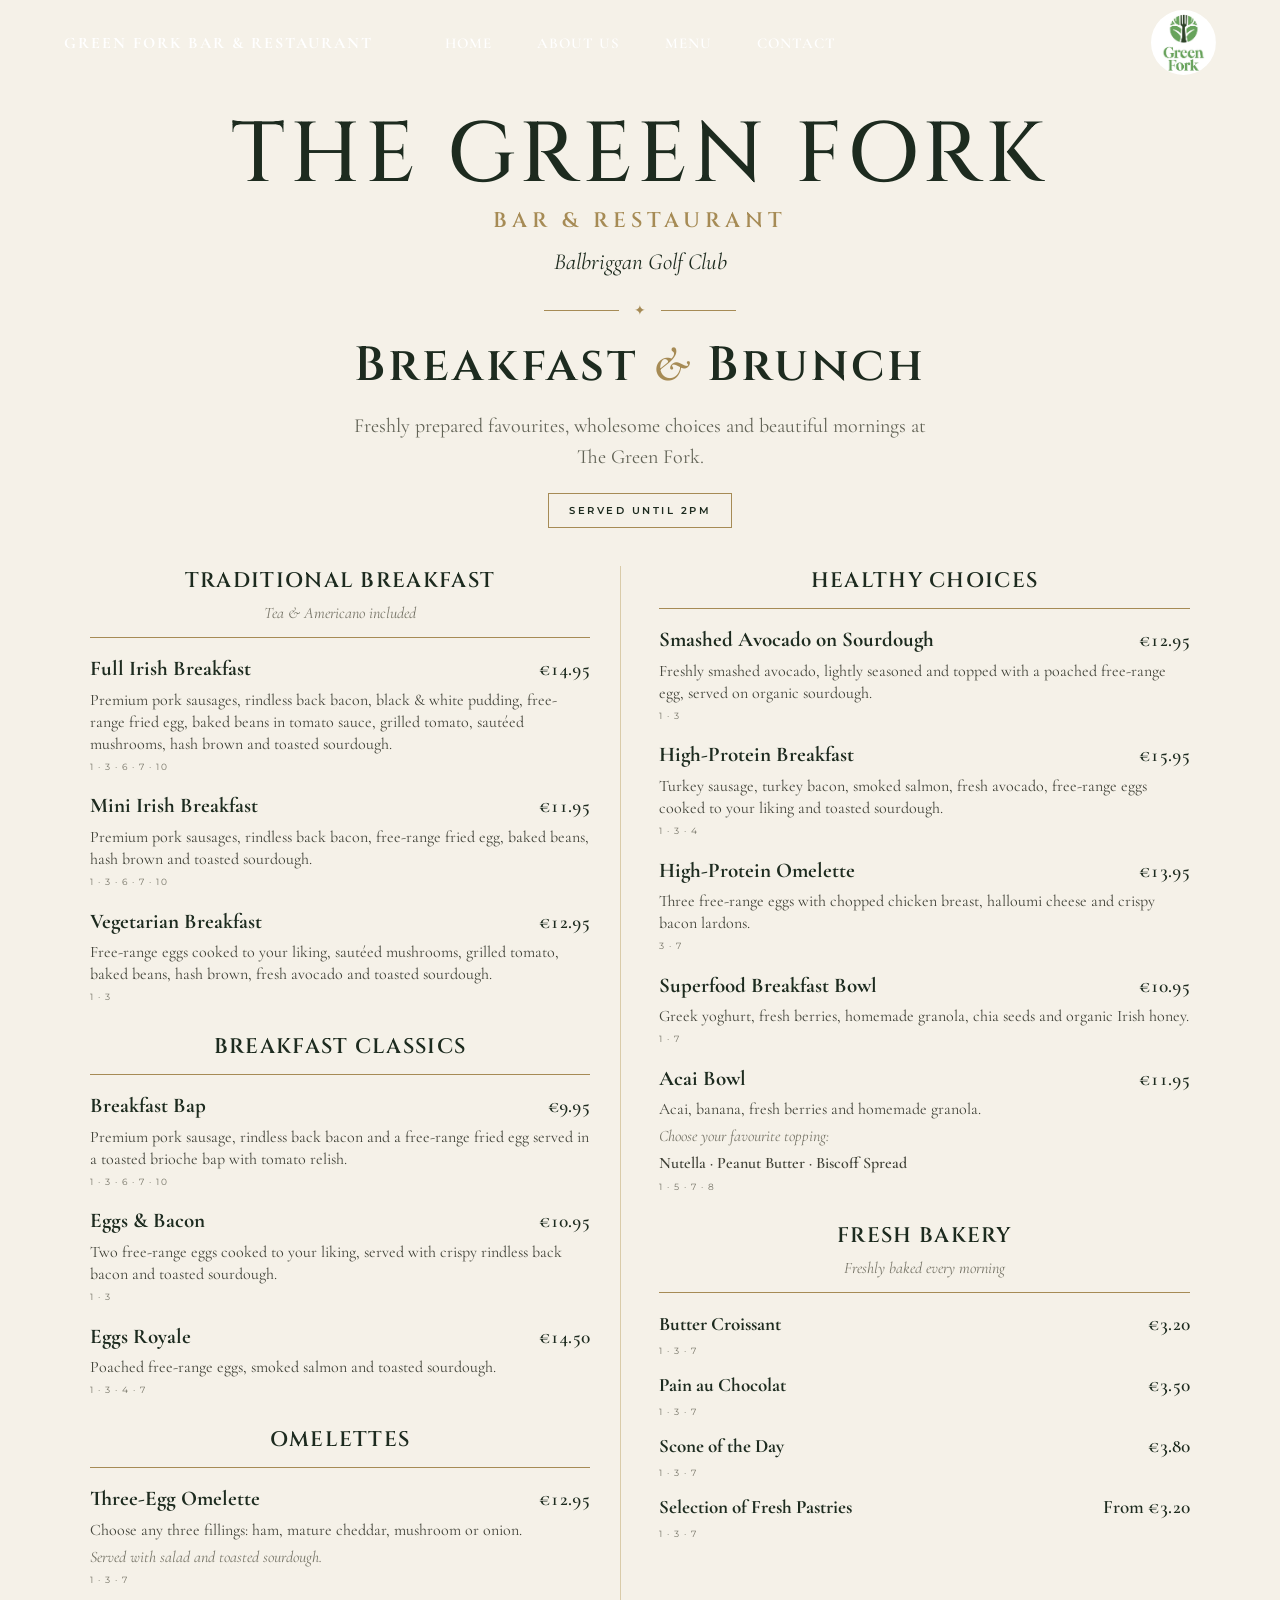
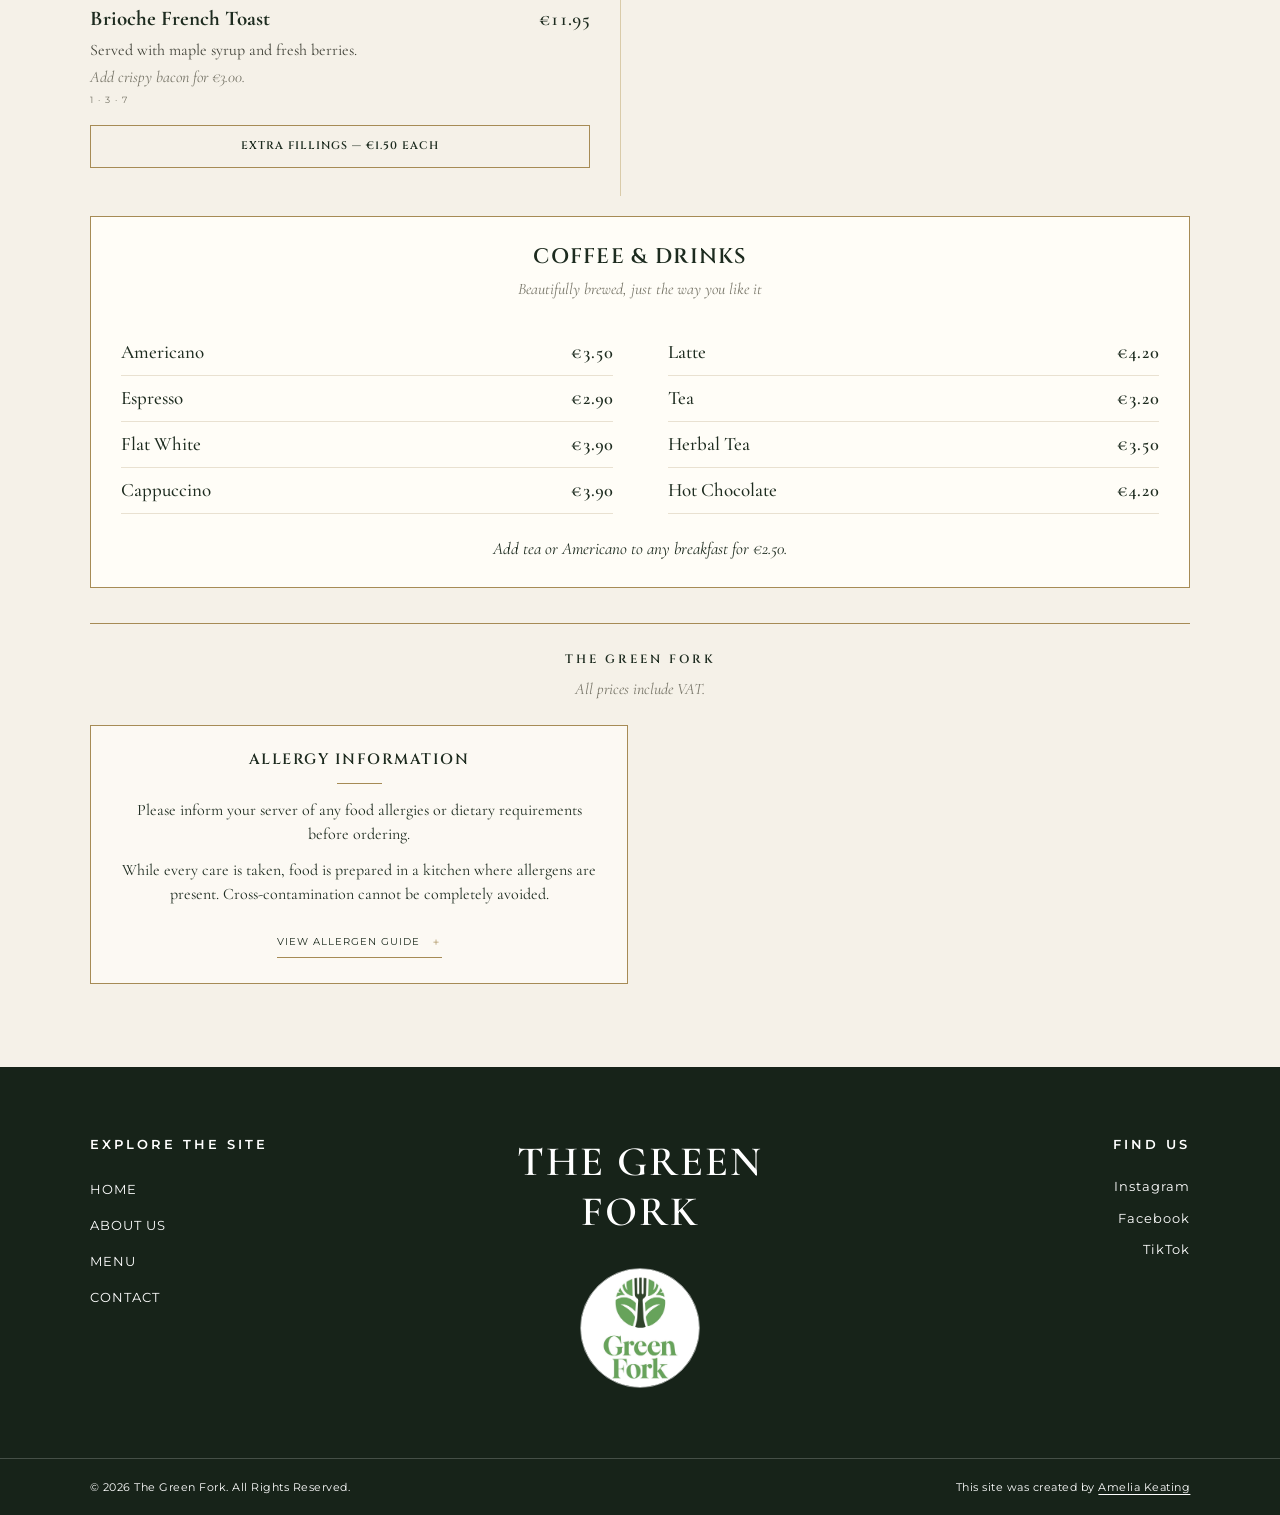
==== breakfast.html @ dec234a0 "firebase setup & email automation" ====
<!DOCTYPE html>
<html lang="en">
<head>
    <meta charset="UTF-8">
    <meta name="viewport" content="width=device-width, initial-scale=1.0">

    <title>Green Fork Bar & Restaurant</title>

<!-- Bootstrap CSS FIRST -->
<link href="https://cdn.jsdelivr.net/npm/bootstrap@5.3.8/dist/css/bootstrap.min.css"
      rel="stylesheet">

<!-- Your custom CSS AFTER Bootstrap -->
<link rel="stylesheet" href="styles.css">
<link rel="stylesheet" href="menu_styles_breakfast.css">

</head>

<body>

    <!-- =========================
         NAVIGATION
    ========================== -->

    <nav class="navbar">

    <button class="menu-btn"
            id="menuButton"
            type="button"
            aria-label="Open navigation menu"
            aria-controls="navLinks"
            aria-expanded="false"
            onclick="toggleMenu()">
        ☰
    </button>

        <!-- Logo / Business Name -->
        <a href="index.html" class="logo">
            GREEN FORK BAR & RESTAURANT
        </a>

        <!-- Navigation Links -->
        <ul class="nav-links" id="navLinks">
            <li><a href="index.html">HOME</a></li>
            <li><a href="about.html">ABOUT US</a></li>
            <li><a href="menu.html">MENU</a></li>
            <li><a href="contact.html">CONTACT</a></li>
        </ul>

        <a href="index.html" class="nav-logo"> <img src="images/logo.jpg" alt="The Green Fork Logo"> </a>

    </nav>
<!-- GOOGLE FONTS: keep these if already imported on your website -->
<link rel="preconnect" href="https://fonts.googleapis.com">
<link rel="preconnect" href="https://fonts.gstatic.com" crossorigin>
<link href="https://fonts.googleapis.com/css2?family=Cinzel:wght@400;500;600;700&family=Cormorant+Garamond:wght@400;500;600;700&family=Montserrat:wght@400;500;600&display=swap" rel="stylesheet">

<section class="breakfast-menu" id="breakfast-menu">

    <!-- MENU HEADER -->
    <header class="menu-header">
        <p class="menu-brand">THE GREEN FORK</p>
        <p class="menu-subtitle">BAR & RESTAURANT</p>
        <p class="menu-location">Balbriggan Golf Club</p>

        <div class="menu-ornament">
            <span></span><i>✦</i><span></span>
        </div>

        <h1>Breakfast <span>&</span> Brunch</h1>
        <p class="menu-intro">
            Freshly prepared favourites, wholesome choices
            and beautiful mornings at The Green Fork.
        </p>
        <span class="serving-time">SERVED UNTIL 2PM</span>
    </header>

    <!-- MENU FILTERS -->
    <nav class="menu-filters" aria-label="Filter menu categories">
        <button class="filter-button active" data-filter="all"
                aria-pressed="true">All</button>
        <button class="filter-button" data-filter="traditional"
                aria-pressed="false">Traditional</button>
        <button class="filter-button" data-filter="healthy"
                aria-pressed="false">Healthy Choices</button>
        <button class="filter-button" data-filter="classics"
                aria-pressed="false">Classics</button>
        <button class="filter-button" data-filter="omelettes"
                aria-pressed="false">Omelettes</button>
        <button class="filter-button" data-filter="bakery"
                aria-pressed="false">Bakery</button>
        <button class="filter-button" data-filter="drinks"
                aria-pressed="false">Coffee & Drinks</button>
    </nav>

    <!-- TWO-COLUMN MENU -->
    <div class="menu-columns">

        <!-- LEFT COLUMN -->
        <div class="menu-column">

            <section class="menu-category" data-category="traditional">
                <div class="category-heading">
                    <h2>Traditional Breakfast</h2>
                    <p>Tea & Americano included</p>
                </div>

                <article class="menu-item">
                    <div class="item-heading">
                        <h3>Full Irish Breakfast</h3>
                        <span class="price">€14.95</span>
                    </div>
                    <p>Premium pork sausages, rindless back bacon,
                       black & white pudding, free-range fried egg,
                       baked beans in tomato sauce, grilled tomato,
                       sautéed mushrooms, hash brown and toasted sourdough.</p>
                    <span class="allergen-numbers">1 · 3 · 6 · 7 · 10</span>
                </article>

                <article class="menu-item">
                    <div class="item-heading">
                        <h3>Mini Irish Breakfast</h3>
                        <span class="price">€11.95</span>
                    </div>
                    <p>Premium pork sausages, rindless back bacon,
                       free-range fried egg, baked beans, hash brown
                       and toasted sourdough.</p>
                    <span class="allergen-numbers">1 · 3 · 6 · 7 · 10</span>
                </article>

                <article class="menu-item">
                    <div class="item-heading">
                        <h3>Vegetarian Breakfast</h3>
                        <span class="price">€12.95</span>
                    </div>
                    <p>Free-range eggs cooked to your liking,
                       sautéed mushrooms, grilled tomato, baked beans,
                       hash brown, fresh avocado and toasted sourdough.</p>
                    <span class="allergen-numbers">1 · 3</span>
                </article>
            </section>

            <section class="menu-category" data-category="classics">
                <div class="category-heading">
                    <h2>Breakfast Classics</h2>
                </div>

                <article class="menu-item">
                    <div class="item-heading">
                        <h3>Breakfast Bap</h3>
                        <span class="price">€9.95</span>
                    </div>
                    <p>Premium pork sausage, rindless back bacon
                       and a free-range fried egg served in a
                       toasted brioche bap with tomato relish.</p>
                    <span class="allergen-numbers">1 · 3 · 6 · 7 · 10</span>
                </article>

                <article class="menu-item">
                    <div class="item-heading">
                        <h3>Eggs & Bacon</h3>
                        <span class="price">€10.95</span>
                    </div>
                    <p>Two free-range eggs cooked to your liking,
                       served with crispy rindless back bacon
                       and toasted sourdough.</p>
                    <span class="allergen-numbers">1 · 3</span>
                </article>

                <article class="menu-item">
                    <div class="item-heading">
                        <h3>Eggs Royale</h3>
                        <span class="price">€14.50</span>
                    </div>
                    <p>Poached free-range eggs, smoked salmon
                       and toasted sourdough.</p>
                    <span class="allergen-numbers">1 · 3 · 4 · 7</span>
                </article>
            </section>

            <section class="menu-category" data-category="omelettes">
                <div class="category-heading">
                    <h2>Omelettes</h2>
                </div>

                <article class="menu-item">
                    <div class="item-heading">
                        <h3>Three-Egg Omelette</h3>
                        <span class="price">€12.95</span>
                    </div>
                    <p>Choose any three fillings: ham, mature
                       cheddar, mushroom or onion.</p>
                    <p class="item-note">
                        Served with salad and toasted sourdough.
                    </p>
                    <span class="allergen-numbers">1 · 3 · 7</span>
                </article>

                <article class="menu-item">
                    <div class="item-heading">
                        <h3>Brioche French Toast</h3>
                        <span class="price">€11.95</span>
                    </div>
                    <p>Served with maple syrup and fresh berries.</p>
                    <p class="item-note">Add crispy bacon for €3.00.</p>
                    <span class="allergen-numbers">1 · 3 · 7</span>
                </article>

                <div class="extra-fillings">
                    EXTRA FILLINGS — €1.50 EACH
                </div>
            </section>

        </div>

        <!-- RIGHT COLUMN -->
        <div class="menu-column">

            <section class="menu-category" data-category="healthy">
                <div class="category-heading">
                    <h2>Healthy Choices</h2>
                </div>

                <article class="menu-item">
                    <div class="item-heading">
                        <h3>Smashed Avocado on Sourdough</h3>
                        <span class="price">€12.95</span>
                    </div>
                    <p>Freshly smashed avocado, lightly seasoned
                       and topped with a poached free-range egg,
                       served on organic sourdough.</p>
                    <span class="allergen-numbers">1 · 3</span>
                </article>

                <article class="menu-item">
                    <div class="item-heading">
                        <h3>High-Protein Breakfast</h3>
                        <span class="price">€15.95</span>
                    </div>
                    <p>Turkey sausage, turkey bacon, smoked salmon,
                       fresh avocado, free-range eggs cooked to
                       your liking and toasted sourdough.</p>
                    <span class="allergen-numbers">1 · 3 · 4</span>
                </article>

                <article class="menu-item">
                    <div class="item-heading">
                        <h3>High-Protein Omelette</h3>
                        <span class="price">€13.95</span>
                    </div>
                    <p>Three free-range eggs with chopped chicken
                       breast, halloumi cheese and crispy bacon lardons.</p>
                    <span class="allergen-numbers">3 · 7</span>
                </article>

                <article class="menu-item">
                    <div class="item-heading">
                        <h3>Superfood Breakfast Bowl</h3>
                        <span class="price">€10.95</span>
                    </div>
                    <p>Greek yoghurt, fresh berries, homemade
                       granola, chia seeds and organic Irish honey.</p>
                    <span class="allergen-numbers">1 · 7</span>
                </article>

                <article class="menu-item">
                    <div class="item-heading">
                        <h3>Acai Bowl</h3>
                        <span class="price">€11.95</span>
                    </div>
                    <p>Acai, banana, fresh berries and homemade granola.</p>
                    <p class="item-note">Choose your favourite topping:</p>
                    <p class="topping-list">
                        Nutella · Peanut Butter · Biscoff Spread
                    </p>
                    <span class="allergen-numbers">1 · 5 · 7 · 8</span>
                </article>
            </section>

            <section class="menu-category" data-category="bakery">
                <div class="category-heading">
                    <h2>Fresh Bakery</h2>
                    <p>Freshly baked every morning</p>
                </div>

                <article class="menu-item compact-item">
                    <div class="item-heading">
                        <h3>Butter Croissant</h3>
                        <span class="price">€3.20</span>
                    </div>
                    <span class="allergen-numbers">1 · 3 · 7</span>
                </article>

                <article class="menu-item compact-item">
                    <div class="item-heading">
                        <h3>Pain au Chocolat</h3>
                        <span class="price">€3.50</span>
                    </div>
                    <span class="allergen-numbers">1 · 3 · 7</span>
                </article>

                <article class="menu-item compact-item">
                    <div class="item-heading">
                        <h3>Scone of the Day</h3>
                        <span class="price">€3.80</span>
                    </div>
                    <span class="allergen-numbers">1 · 3 · 7</span>
                </article>

                <article class="menu-item compact-item">
                    <div class="item-heading">
                        <h3>Selection of Fresh Pastries</h3>
                        <span class="price">From €3.20</span>
                    </div>
                    <span class="allergen-numbers">1 · 3 · 7</span>
                </article>
            </section>

        </div>
    </div>

    <!-- COFFEE & DRINKS -->
    <section class="menu-category drinks-category" data-category="drinks">
        <div class="category-heading">
            <h2>Coffee & Drinks</h2>
            <p>Beautifully brewed, just the way you like it</p>
        </div>

        <div class="drinks-grid">

            <article class="drink-item">
                <h3>Americano</h3>
                <span class="price">€3.50</span>
            </article>

            <article class="drink-item">
                <h3>Latte</h3>
                <span class="price">€4.20</span>
            </article>

            <article class="drink-item">
                <h3>Espresso</h3>
                <span class="price">€2.90</span>
            </article>

            <article class="drink-item">
                <h3>Tea</h3>
                <span class="price">€3.20</span>
            </article>

            <article class="drink-item">
                <h3>Flat White</h3>
                <span class="price">€3.90</span>
            </article>

            <article class="drink-item">
                <h3>Herbal Tea</h3>
                <span class="price">€3.50</span>
            </article>

            <article class="drink-item">
                <h3>Cappuccino</h3>
                <span class="price">€3.90</span>
            </article>

            <article class="drink-item">
                <h3>Hot Chocolate</h3>
                <span class="price">€4.20</span>
            </article>

        </div>

        <p class="drinks-note">
            Add tea or Americano to any breakfast for €2.50.
        </p>
    </section>


    <footer class="menu-footer">
        <span>THE GREEN FORK</span>
        <p>All prices include VAT.</p>
    </footer>

    <br>
    <!-- ALLERGY INFORMATION -->
    <div class="allergy-panels">

        <div class="allergy-notice">
            <h2>Allergy Information</h2>
            <div class="small-gold-line"></div>
            <p>
                Please inform your server of any food allergies
                or dietary requirements before ordering.
            </p>
            <p>
                While every care is taken, food is prepared in
                a kitchen where allergens are present.
                Cross-contamination cannot be completely avoided.
            </p>
            <button class="text-button" id="allergyToggle"
                    aria-expanded="false" aria-controls="allergenGuide">
                View Allergen Guide <span>＋</span>
            </button>
        </div>

        <div class="allergen-guide" id="allergenGuide" hidden>
            <h2>EU 14 Allergen Guide</h2>
            <ol>
                <li>Cereals containing gluten</li>
                <li>Crustaceans</li>
                <li>Eggs</li>
                <li>Fish</li>
                <li>Peanuts</li>
                <li>Soybeans</li>
                <li>Milk</li>
                <li>Tree nuts</li>
                <li>Celery</li>
                <li>Mustard</li>
                <li>Sesame</li>
                <li>Sulphur dioxide & sulphites</li>
                <li>Lupin</li>
                <li>Molluscs</li>
            </ol>
        </div>

    </div>

</section>
    <footer class="site-footer">

    <div class="footer-main">

        <!-- LEFT: EXPLORE -->
        <div class="footer-column footer-explore">
            <h3>EXPLORE THE SITE</h3>

            <ul>
                <li><a href="index.html">HOME</a></li>
                <li><a href="about.html">ABOUT US</a></li>
                <li><a href="menu.html">MENU</a></li>
                <li><a href="contact.html">CONTACT</a></li>
            </ul>
        </div>


        <!-- CENTRE: LOGO -->
        <div class="footer-column footer-brand">
            <h2>THE GREEN FORK</h2>

            <a href="index.html" class="footer-logo">
                <img src="images/logo.jpg" alt="The Green Fork Logo">
            </a>
        </div>


        <!-- RIGHT: FIND US -->
        <div class="footer-column footer-find">
            <h3>FIND US</h3>

            <div class="footer-social-links">

                <a href="https://www.instagram.com/thegreenforkbg/" target="_blank">
                    Instagram
                </a>

                <a href="https://www.facebook.com/" target="_blank">
                    Facebook
                </a>

                <a href="https://www.tiktok.com/" target="_blank">
                    TikTok
                </a>

            </div>
        </div>

    </div>


    <!-- BOTTOM -->
    <div class="footer-bottom">

        <p>
            &copy; 2026 The Green Fork. All Rights Reserved.
        </p>

        <p>
            This site was created by
            <a href="mailto:ameliakeat2006@gmail.com">
                Amelia Keating
            </a>
        </p>

    </div>

</footer>

<!-- Bootstrap JavaScript -->
<script src="https://cdn.jsdelivr.net/npm/bootstrap@5.3.8/dist/js/bootstrap.bundle.min.js"></script>

<!-- Your own JavaScript -->
<script src="script.js"></script>
</body>
</html>
---- styles.css ----
@import url('https://fonts.googleapis.com/css2?family=Cinzel:wght@400..900&family=Cormorant+Garamond:ital,wght@0,300..700;1,300..700&family=Montserrat:ital,wght@0,100..900;1,100..900&display=swap');
/*   GENERAL
========================= */

* {
    margin: 0;
    padding: 0;
    box-sizing: border-box;
}

html {
    scroll-behavior: smooth;
}

body {
    font-family: Arial, Helvetica, sans-serif;
    color: #1d2b1f;
    background: #f5f1e8;
}

a {
    text-decoration: none;
    color: inherit;
}



/* =========================
   NAVBAR
========================= */

.navbar {
    font-family: "Cormorant Garamond", serif;
    width: 100%;
    height: 85px;
    padding: 0 5vw;

    display: flex;
    align-items: center;

    position: fixed;
    top: 0;
    left: 0;
    z-index: 9999;

    background: transparent;
    transition: background-color 0.3s ease, box-shadow 0.3s ease;
}

/* Business name */

.logo {
    color: #fff;
    font-size: 16px;
    font-weight: 700;
    letter-spacing: 2px;
    white-space: nowrap;
    transition: color 0.3s ease;
}

/* Desktop navigation */

.nav-links {
    list-style: none;
    display: flex;
    align-items: center;
    gap: 45px;

    position: absolute;
    left: 50%;
    transform: translateX(-50%);

    margin: 0;
    padding: 0;
}

.nav-links a {
    position: relative;
    color: #fff;
    font-size: 15px;
    font-weight: 600;
    letter-spacing: 1px;
    transition: color 0.3s ease;
}

.nav-links a::after {
    content: "";
    position: absolute;
    left: 0;
    bottom: -7px;
    width: 0;
    height: 2px;
    background: currentColor;
    transition: width 0.3s ease;
}

.nav-links a:hover::after {
    width: 100%;
}

/* Logo image, if used */

.nav-logo {
    margin-left: auto;
    display: flex;
    align-items: center;
}

.nav-logo img {
    width: 65px;
    height: 65px;
    object-fit: cover;
    border-radius: 50%;
    display: block;
}

/* Hamburger button */

.menu-btn {
    display: none;
    padding: 8px;
    border: 0;
    background: transparent;
    color: #fff;
    font-family: Arial, sans-serif;
    font-size: 28px;
    line-height: 1;
    cursor: pointer;
    z-index: 10001;
}

/* Navbar after scrolling */

.navbar.scrolled {
    background: #f5f1e8;
    box-shadow: 0 3px 10px rgba(0, 0, 0, 0.12);
}

.navbar.scrolled .logo,
.navbar.scrolled .nav-links a {
    color: #1d2b1f;
}

/* =========================
   MOBILE NAVBAR
========================= */

@media (max-width: 900px) {
    .navbar {
        height: 70px;
        justify-content: center;
        padding: 0 20px;
    }

    .menu-btn {
        display: block;
        position: fixed;
        top: 20px;
        left: 20px;
        z-index: 10002;

        background: transparent;
        border: none;
        color: #fff;

        font-size: 30px;
        line-height: 1;
        padding: 5px;
        cursor: pointer;
    }

    .navbar.scrolled .menu-btn {
        color: #1d2b1f;
    }

    /* Keep the button visible and white while the sidebar is open */
    .menu-btn.active {
        color: #fff;
    }

    /* Keep hamburger visible when scrolling */
    .navbar.scrolled .menu-btn {
        color: #1d2b1f;
    }

    .navbar.scrolled .menu-btn.active {
        color: #fff;
    }

    /* Centre the business name */
    .logo {
        position: absolute;
        left: 50%;
        transform: translateX(-50%);
        font-size: clamp(10px, 3vw, 16px);
        letter-spacing: 1.5px;
    }

    /* Slide-out navigation */
    .nav-links {
        position: fixed;
        top: 0;
        left: 0;

        width: min(270px, 80vw);
        height: 100vh;
        padding: 100px 30px 40px;
        margin: 0;

        display: flex;
        flex-direction: column;
        align-items: flex-start;
        justify-content: flex-start;
        gap: 30px;

        background: #1d2b1f;

        /* Hidden off the left of the screen */
        transform: translateX(-100%);
        transition: transform 0.3s ease;

        z-index: 10000;
    }

    /* Open the menu */
    .nav-links.active {
        transform: translateX(0);
    }

    /* Keep sidebar links white, even after scrolling */
    .nav-links a,
    .navbar.scrolled .nav-links a {
        color: #fff;
        font-size: 17px;
    }

    .nav-links a::after {
        background: #fff;
    }
}


/* =========================
   HERO
========================= */

.hero {
    width: 100%;
    height: 90vh;
    min-height: 650px;

    position: relative;
    overflow: hidden;
}

.hero img {
    width: 100%;
    height: 100%;

    object-fit: cover;

    display: block;
}


/* Dark overlay */

.hero::after {
    content: "";

    position: absolute;

    inset: 0;

    background: rgba(0, 0, 0, 0.709);
}


/* Hero text */

.hero-overlay {
    position: absolute;
    z-index: 2;

    left: 5%;
    bottom: 8%;

    font-family: "Cormorant Garamond", serif;
    color: #f7ecd7e6;

    text-align: left;

    max-width: 90%;

    opacity: 0;
    transform: translateY(50px);

    animation: heroFadeUp 1.5s ease forwards;
    animation-delay: 0.4s;
}

@keyframes heroFadeUp {

    from {
        opacity: 0;
        transform: translateY(40px);
    }

    to {
        opacity: 1;
        transform: translateY(0);
    }

}

.hero-overlay h1 {
    font-size: clamp(68px, 5vw, 100px);
    line-height: 0.95;
    letter-spacing: 1px;
    font-weight: 700;
    margin: 0;

    max-width: 100%;
}

.hero-overlay p {
    margin-top: 15px;

    font-size: 22px;

    letter-spacing: 2px;
}

/* HERO SECTION 1 FINISHES HERE */

/* =========================
   EAT AT THE GREEN FORK
========================= */

.eat-section {
    width: 100%;
    min-height: 650px;

    background-color: #f5f1e8;

    display: flex;
    justify-content: center;
    align-items: center;

    padding: 120px 8vw;

    text-align: center;
}

.eat-content {
    max-width: 900px;

    opacity: 0;
    transform: translateY(60px);

    transition:
        opacity 1s ease,
        transform 1s ease;
}


/* SMALL TITLE */

.eat-label {
    display: block;

    font-family: "Montserrat", sans-serif;

    font-size: 13px;
    font-weight: 600;

    letter-spacing: 4px;

    color: #526b52;

    margin-bottom: 25px;
}


/* MAIN HEADING */

.eat-content h2 {
    font-family: "Cormorant Garamond", serif;

    font-size: clamp(65px, 9vw, 120px);

    line-height: 0.85;

    letter-spacing: -3px;

    font-weight: 600;

    color: #1d2b1f;

    margin: 0;
}


/* DECORATIVE LINE */

.eat-line {
    width: 70px;
    height: 2px;

    background-color: #526b52;

    margin: 40px auto;
}


/* DESCRIPTION */

.eat-content p {
    max-width: 650px;

    margin: 0 auto;

    font-family: "Montserrat", sans-serif;

    font-size: 18px;

    line-height: 1.8;

    letter-spacing: 0.3px;

    color: #1d2b1f;
}
.reserve-btn {
    display: inline-block;

    margin-top: 25px;

    border: 1px solid #1d2b1f;
    border-radius: 50px;

    padding: 5px 10px;

    font-family: "Montserrat", sans-serif;
    font-size: 12px;
    font-weight: 500;

    letter-spacing: 2px;

    transition: 0.3s ease;
}

.reserve-btn:hover {
    background-color: #526b52;
    color: white;
    border-color: #526b52;
}

/* =========================
   SCROLL ANIMATION
========================= */

.eat-section.show .eat-content {
    opacity: 1;
    transform: translateY(0);
}

/* =========================
   MENUS SECTION
========================= */

.menus-section {
    width: 100%;
    min-height: 750px;

    padding: 100px 7vw;

    display: flex;
    align-items: center;
    justify-content: space-between;

    gap: 100px;

    background-color: #1d2b1f;
    color: #ffffff;
}


/* =========================
   LEFT - MENU IMAGE
========================= */

.menu-image-container {
    width: 55%;
}

.menu-image-container a {
    display: block;
}

.menu-image-container img {
    width: 100%;
    height: 550px;

    object-fit: cover;

    display: block;

    border-radius: 4px;

    transition: transform 0.4s ease;
}

.menu-image-container img:hover {
    transform: scale(1.02);
}


/* =========================
   RIGHT - MENU CONTENT
========================= */

.menus-content {
    width: 40%;

    display: flex;
    flex-direction: column;

    align-items: flex-start;
}


/* Title */

.menus-content h2 {
    font-family: "Cormorant Garamond", serif;
    margin: 0 0 25px 0;

    font-size: clamp(55px, 6vw, 90px);

    line-height: 0.9;

    letter-spacing: -1px;

    font-weight: 500;
}


/* Paragraph */

.menus-content p {
    font-family: "Montserrat", sans-serif;
    max-width: 500px;

    margin: 0 0 35px 0;

    font-size: 18px;

    line-height: 1.6;

    letter-spacing: 0.5px;
}


/* =========================
   DROPDOWN
========================= */

.menu-dropdown {
    position: relative;

    width: 280px;
}


.menu-dropdown-btn {
    width: 100%;

    display: flex;
    align-items: center;
    justify-content: space-between;

    padding: 16px 20px;

    background: transparent;

    border: 2px solid #ffffff;

    color: #ffffff;

    font-family: inherit;

    font-size: 15px;

    font-weight: 500;

    letter-spacing: 1.5px;

    cursor: pointer;

    transition: 0.3s ease;
}


.menu-dropdown-btn:hover {
    background-color: #ffffff;
    color: #526b52;
}




/* Dropdown options */

.menu-dropdown-options {
    display: none;

    position: absolute;

    left: 0;
    right: 0;


    background-color: #ffffff;

    z-index: 10;
}


.menu-dropdown-options.active {
    display: block;
}


.menu-dropdown-options a {
    display: block;

    padding: 15px 20px;

    color: #1d2b1f;

    text-decoration: none;

    font-size: 14px;

    font-weight: 700;

    letter-spacing: 1px;

    transition: 0.3s ease;
}


.menu-dropdown-options a:hover {
    background-color: #e8eadc;

    color: #456b45;
}


/* =========================
   GOLF SOCIETIES & GROUPS
========================= */

.societies-section {
    width: 100%;
    min-height: 700px;

    padding: 100px 7vw;

    display: flex;
    align-items: center;
    justify-content: space-between;

    gap: 100px;

    background-color: #f5f1e8;
    color: #1d2b1f;
}


/* LEFT CONTENT */

.societies-content {
    width: 40%;
}

.societies-label {
    display: block;

    font-family: "Montserrat", sans-serif;
    font-size: 13px;
    font-weight: 600;

    letter-spacing: 4px;

    color: #526b52;

    margin-bottom: 25px;
}


.societies-content h2 {
    font-family: "Cormorant Garamond", serif;

    font-size: clamp(60px, 7vw, 100px);

    line-height: 0.9;

    letter-spacing: -3px;

    font-weight: 600;

    margin: 0;
}


.societies-line {
    width: 70px;
    height: 2px;

    background-color: #526b52;

    margin: 40px 0;
}


.societies-content p {
    max-width: 500px;

    font-family: "Montserrat", sans-serif;

    font-size: 14px;

    line-height: 1.8;

    letter-spacing: 0.3px;

    margin: 0;
}


/* RIGHT IMAGE */

.societies-image {
    width: 55%;
}

.societies-image img {
    width: 100%;
    height: 550px;

    object-fit: cover;

    display: block;

    border-radius: 4px;

    transition: transform 0.4s ease;
}


.societies-image img:hover {
    transform: scale(1.02);
}

.here-societies-btn {
    display: inline-block;

    margin-top: 45px;

    border: 2px solid #1d2b1f;
    border-radius: 50px;

    padding: 15px 45px;

    font-family: "Montserrat", sans-serif;
    font-size: 14px;
    font-weight: 500;

    letter-spacing: 2px;

    transition: 0.3s ease;
}

.here-societies-btn:hover {
    background-color: #526b52;
    color: white;
    border-color: #526b52;
}



/* =========================
   BOOKING SECTION
========================= */

/* =========================
   FUNCTIONS & EVENTS
========================= */

.events-section {
    width: 100%;
    min-height: 650px;

    background-image: url("images/mayfairNovikov.webp");
    background-size: cover;
    background-position: center;
    background-repeat: no-repeat;

    display: flex;
    align-items: center;
    justify-content: center;

    position: relative;

    text-align: center;
    color: rgba(255, 255, 255, 0.959);
}


/* Dark overlay over image */

.events-section::before {
    content: "";

    position: absolute;
    inset: 0;

    background: rgba(0, 0, 0, 0.562);
}


/* Text and button */

.events-overlay {
    position: relative;
    z-index: 1;

    max-width: 800px;

    padding: 40px 20px;
}


/* Heading */

.events-overlay h2 {
    font-family: "Cormorant Garamond", serif;

    font-size: clamp(60px, 8vw, 110px);

    line-height: 0.9;

    margin: 0 0 25px;

    font-weight: 550;
}


/* Description */

.events-overlay p {
    font-family: "Montserrat", sans-serif;

    font-size: 18px;

    line-height: 1.6;

    margin: 0 0 35px;

    font-weight: 300;
}


/* Book Here button */

.book-here-btn {
    display: inline-block;

    padding: 15px 45px;

    border: 1px solid white;

    background: transparent;

    color: white;

    font-family: "Montserrat", sans-serif;

    font-size: 14px;

    font-weight: 400;

    letter-spacing: 2px;

    text-decoration: none;

    transition: 0.3s ease;
}


/* Button hover */

.book-here-btn:hover {
    background-color: white;

    color: #1d2b1f;
}




/* =========================
   FIND US
========================= */


/* =========================
   FIND US
========================= */

.find-section {
    width: 100%;
    min-height: 600px;

    background-color: #e8eadc;

    display: flex;
    align-items: center;
    justify-content: space-between;

    gap: 80px;
    padding: 80px 7vw;
}


/* LEFT SIDE */

.find-content {
    width: 40%;
    display: flex;
    flex-direction: column;
    align-items: flex-start;
}

.find-content h2 {
    font-family: "Cormorant Garamond", serif;
    font-size: clamp(65px, 8vw, 110px);
    line-height: 0.9;
    letter-spacing: -4px;

    margin: 0 0 45px;

    color: #1d2b1f;
}


/* SOCIAL ICONS */

.social-links {
    display: flex;
    align-items: center;
    gap: 15px;
}

.social-links a {
    width: 48px;
    height: 48px;

    border: 1px solid #1d2b1f;
    border-radius: 50%;

    display: flex;
    align-items: center;
    justify-content: center;

    transition: 0.3s ease;
}

.social-links img {
    width: 21px;
    height: 21px;
    object-fit: contain;

    filter: brightness(0) saturate(100%)
            invert(14%) sepia(12%)
            saturate(700%)
            hue-rotate(85deg)
            brightness(90%)
            contrast(90%);

    transition: 0.3s ease;
}

.social-links a:hover {
    background-color: #1d2b1f;
    transform: translateY(-4px);
}

.social-links a:hover img {
    filter: brightness(0) invert(1);
}


/* RIGHT SIDE - MAP */

.find-map {
    width: 55%;
}

.find-map iframe {
    width: 100%;
    height: 450px;

    border: 0;
    border-radius: 4px;

    display: block;
}




/* =========================
   FOOTER
========================= */
/* =========================================================
   FOOTER SOCIAL LINKS
========================================================= */

.social-links {
    display: flex;

    justify-content: center;
    align-items: center;

    gap: 15px;
}

.social-links a {
    width: 48px;
    height: 48px;

    border: 1px solid #162b19;
    border-radius: 50%;

    display: flex;

    align-items: center;
    justify-content: center;

    transition: 0.3s ease;
}

.social-links img {
    width: 21px;
    height: 21px;

    object-fit: contain;

    filter: brightness(0) saturate(100%)
            invert(14%) sepia(12%) saturate(900%)
            hue-rotate(85deg) brightness(90%);

    transition: 0.3s ease;
}

.social-links a:hover {
    background-color: #263628;
    border-color: #1d2b1f;

    transform: translateY(-4px);
}

.social-links a:hover img {
    filter: brightness(0) invert(1);
}

/* =========================
   FOOTER
========================= */

.site-footer {
    width: 100%;
    background-color: #172319;
    color: #ffffff;
    font-family: "Montserrat", sans-serif;
}


/* MAIN FOOTER */

.footer-main {
    width: 100%;
    max-width: 1400px;
    margin: 0 auto;

    padding: 70px 7vw;

    display: grid;
    grid-template-columns: 1fr 1fr 1fr;
    align-items: start;
}


/* FOOTER COLUMNS */

.footer-column {
    display: flex;
    flex-direction: column;
}


/* LEFT */

.footer-explore {
    text-align: left;
}

.footer-column h3 {
    font-family: "Montserrat", sans-serif;
    font-size: 13px;
    font-weight: 600;
    letter-spacing: 3px;
    margin: 0 0 25px;
}

.footer-explore ul {
    list-style: none;
    padding: 0;
    margin: 0;
}

.footer-explore li {
    margin-bottom: 12px;
}

.footer-explore a {
    font-size: 13px;
    letter-spacing: 1px;
    color: #ffffff;
    transition: 0.3s ease;
}

.footer-explore a:hover {
    color: #aebda8;
}


/* CENTRE */

.footer-brand {
    align-items: center;
    text-align: center;
}

.footer-brand h2 {
    font-family: "Cormorant Garamond", serif;
    font-size: 42px;
    font-weight: 600;
    letter-spacing: 2px;
    margin: 0 0 30px;
}


/* LOGO SPACE */

.footer-logo {
    width: 120px;
    height: 120px;

    display: flex;
    align-items: center;
    justify-content: center;

    border: 1px solid rgba(255, 255, 255, 0.5);
    border-radius: 50%;

    overflow: hidden;
}

.footer-logo img {
    width: 100%;
    height: 100%;
    object-fit: cover;
    display: block;
}


/* RIGHT */

.footer-find {
    align-items: flex-end;
    text-align: right;
}

.footer-social-links {
    display: flex;
    flex-direction: column;
    align-items: flex-end;
    gap: 12px;
}

.footer-social-links a {
    color: #ffffff;
    font-size: 13px;
    letter-spacing: 1px;
    transition: 0.3s ease;
}

.footer-social-links a:hover {
    color: #aebda8;
}


/* BOTTOM */

.footer-bottom {
    width: 100%;

    border-top: 1px solid rgba(255, 255, 255, 0.2);

    padding: 20px 7vw;

    display: flex;
    justify-content: space-between;
    align-items: center;
    gap: 20px;
}

.footer-bottom p {
    margin: 0;

    font-size: 11px;
    letter-spacing: 0.5px;
}

.footer-bottom a {
    color: #ffffff;
    text-decoration: underline;
    text-underline-offset: 3px;
    transition: 0.3s ease;
}

.footer-bottom a:hover {
    color: #aebda8;
}


/* =========================
   MOBILE FOOTER
========================= */



/* =========================
   TABLET + PHONE
========================= */

@media (max-width: 900px) {

    /* =========================
       HERO
    ========================= */

    .hero {
        height: 75vh;
        min-height: 500px;
    }

    .hero-overlay {
        left: 5%;
        right: 5%;
        bottom: 8%;
        top: auto;

        max-width: none;

        text-align: left;

        transform: translateY(40px);
    }
    .hero-overlay h1 {
        font-size: clamp(34px, 9vw, 60px);
        line-height: 0.95;
        letter-spacing: 0;
        margin: 0;
    }

    .hero-overlay p {
        font-size: clamp(16px, 4.5vw, 20px);
        margin-top: 15px;
        letter-spacing: 1.5px;
    }

    /* HERO SECTION 1 FINISHES HERE */

    /* EAT SECTION */

    .eat-section {
        min-height: 550px;

        padding: 90px 7vw;
    }

    .eat-label {
        font-size: 11px;
        letter-spacing: 3px;
        margin-bottom: 20px;
    }

    .eat-content h2 {
        font-size: clamp(55px, 14vw, 80px);
        letter-spacing: -2px;
    }

    .eat-line {
        margin: 30px auto;
    }

    .eat-content p {
        font-size: 16px;
        line-height: 1.7;
    }

    /* =========================
    MENUS
    ========================= */

    .menus-section {
        min-height: auto;

        padding: 70px 6vw;

        display: flex;
        flex-direction: column;

        align-items: flex-start;

        gap: 45px;
    }


    /* CONTENT FIRST */

    .menus-content {
        width: 100%;

        order: 1;

        align-items: flex-start;
    }


    /* TITLE */

    .menus-content h2 {
        font-size: clamp(50px, 12vw, 75px);

        margin: 0 0 20px 0;
    }


    /* PARAGRAPH */

    .menus-content p {
        max-width: 650px;

        font-size: 17px;

        line-height: 1.5;

        margin: 0 0 25px 0;
    }


    /* DROPDOWN */

    .menu-dropdown {
        width: min(280px, 100%);

        position: relative;
    }


    /* IMAGE SECOND */

    .menu-image-container {
        width: 100%;

        order: 2;
    }


    .menu-image-container img {
        width: 100%;

        height: 450px;

        object-fit: cover;
    }


    .societies-section {
        min-height: auto;

        padding: 70px 6vw;

        display: flex;
        flex-direction: column;

        align-items: flex-start;

        gap: 45px;
    }


    .societies-content {
        width: 100%;
        order: 1;
    }


    .societies-content h2 {
        font-size: clamp(55px, 12vw, 80px);
    }


    .societies-content p {
        max-width: 650px;

        font-size: 17px;

        line-height: 1.6;
    }


    .societies-image {
        width: 100%;
        order: 2;
    }


    .societies-image img {
        width: 100%;
        height: 450px;
    }



    /* =========================
       FIND US
    ========================= */

    .find-section {
        min-height: 450px;
        padding: 60px 20px;
    }

    .find-section h2 {
        font-size: 75px;
        margin-bottom: 35px;
    }


    .footer-main {
        grid-template-columns: 1fr;
        gap: 55px;
        padding: 60px 7vw;
        text-align: center;
    }


    /* LEFT */

    .footer-explore {
        align-items: center;
        text-align: center;
    }


    /* CENTRE */

    .footer-brand {
        order: -1;
    }

    .footer-brand h2 {
        font-size: 36px;
    }


    /* RIGHT */

    .footer-find {
        align-items: center;
        text-align: center;
    }

    .footer-social-links {
        align-items: center;
    }


    /* BOTTOM */

    .footer-bottom {
        flex-direction: column;
        text-align: center;
        padding: 20px;
        gap: 8px;
    }

}

@media (max-width: 600px) {


    /* Social */

    .social-links {
        gap: 12px;
    }

    .social-links a {
        width: 45px;
        height: 45px;
    }


    /* Links */

    .links {
        width: 100%;

        text-align: center;
    }

    .links h2 {
        font-size: 20px;
    }

}

/* =========================
   DESKTOP HOVER DROPDOWN
========================= */

@media (min-width: 500px) {

    .menu-dropdown:hover .menu-dropdown-options {
        display: block;
    }

    .menu-dropdown:hover .menu-dropdown-btn {
        background-color: #ffffff;
        color: #526b52;
    }
}

@media (min-width: 901px) {
    .menu-dropdown:hover .menu-dropdown-options {
        display: block;
    }

    .menu-dropdown:hover .menu-dropdown-btn {
        background-color: #ffffff;
        color: #526b52;
    }
}
---- menu_styles_breakfast.css ----
/* ==========================================
   THE GREEN FORK - BREAKFAST & BRUNCH
========================================== */

.breakfast-menu {
    --cream: #f5f1e8;
    --paper: #fffdf7;
    --green: #1d2b1f;
    --gold: #a68b55;
    --muted: #777568;
    --line: #d9cba9;

    width: 100%;
    padding: 110px 5% 55px;
    box-sizing: border-box;

    background: var(--cream);
    color: var(--green);

    font-family: "Cormorant Garamond", serif;
}

.breakfast-menu *,
.breakfast-menu *::before,
.breakfast-menu *::after {
    box-sizing: border-box;
}


/* HEADER */

.menu-header {
    max-width: 1050px;
    margin: 0 auto 38px;
    text-align: center;
}

.menu-brand {
    margin: 0;
    font-family: "Cinzel", serif;
    font-size: clamp(42px, 7vw, 85px);
    font-weight: 500;
    line-height: 1.08;
    letter-spacing: 5px;
}

.menu-subtitle {
    margin: 4px 0 0;
    color: var(--gold);

    font-family: "Cinzel", serif;
    font-size: clamp(12px, 2vw, 21px);
    font-weight: 600;
    letter-spacing: 5px;
}

.menu-location {
    margin: 8px 0 0;
    font-size: 23px;
    font-style: italic;
}

.menu-ornament {
    display: flex;
    align-items: center;
    justify-content: center;
    gap: 15px;
    margin: 20px auto 14px;
}

.menu-ornament span {
    width: 75px;
    height: 1px;
    background: var(--gold);
}

.menu-ornament i {
    color: var(--gold);
    font-size: 14px;
    font-style: normal;
}

.menu-header h1 {
    margin: 0;
    font-family: "Cinzel", serif;
    font-size: clamp(29px, 4.5vw, 48px);
    font-weight: 600;
    letter-spacing: 3px;
    line-height: 1.25;
}

.menu-header h1 span {
    color: var(--gold);
    font-family: "Cormorant Garamond", serif;
    font-style: italic;
}

.menu-intro {
    max-width: 600px;
    margin: 15px auto 20px;
    font-size: 20px;
    line-height: 1.55;
    color: #626356;
}

.serving-time {
    display: inline-block;
    padding: 9px 20px;
    border: 1px solid var(--gold);

    font-family: "Montserrat", sans-serif;
    font-size: 10px;
    font-weight: 600;
    letter-spacing: 2.5px;
}


/* ALLERGY PANELS */

.allergy-panels {
    display: grid;
    grid-template-columns: 1fr 1fr;
    gap: 24px;

    max-width: 1100px;
    margin: 0 auto 28px;
}

.allergy-notice,
.allergen-guide {
    padding: 25px 28px;
    border: 1px solid var(--gold);
    background: rgba(255, 253, 247, 0.75);
    text-align: center;
}

.allergy-notice h2,
.allergen-guide h2 {
    margin: 0;
    font-family: "Cinzel", serif;
    font-size: 15px;
    font-weight: 600;
    letter-spacing: 1.5px;
    text-transform: uppercase;
}

.small-gold-line {
    width: 45px;
    height: 1px;
    margin: 14px auto;
    background: var(--gold);
}

.allergy-notice p {
    margin: 12px 0;
    font-size: 16px;
    line-height: 1.5;
}

.text-button {
    margin-top: 8px;
    padding: 8px 0;

    border: none;
    border-bottom: 1px solid var(--gold);
    background: transparent;
    color: var(--green);

    font-family: "Montserrat", sans-serif;
    font-size: 10px;
    letter-spacing: 1px;
    text-transform: uppercase;
    cursor: pointer;
}

.text-button span {
    margin-left: 7px;
    color: var(--gold);
}

.allergen-guide[hidden] {
    display: none;
}

.allergen-guide ol {
    display: grid;
    grid-template-columns: 1fr 1fr;
    gap: 9px 22px;

    margin: 20px 0 0;
    padding-left: 25px;
    text-align: left;

    font-size: 15px;
}

.allergen-guide li {
    padding-left: 3px;
}


/* CATEGORY FILTER BUTTONS */

.menu-filters {
    display: flex;
    flex-wrap: wrap;
    justify-content: center;
    gap: 9px;

    max-width: 1100px;
    margin: 0 auto 38px;
    padding: 18px 0;

    border-top: 1px solid var(--line);
    border-bottom: 1px solid var(--line);
}

.filter-button {
    padding: 10px 15px;
    border: 1px solid transparent;
    background: transparent;
    color: var(--green);

    font-family: "Montserrat", sans-serif;
    font-size: 10px;
    font-weight: 500;
    letter-spacing: 0.7px;

    cursor: pointer;
    transition: background 0.25s, color 0.25s, border-color 0.25s;
}

.filter-button:hover {
    border-color: var(--gold);
}

.filter-button.active {
    border-color: var(--green);
    background: var(--green);
    color: var(--paper);
}


/* MAIN TWO-COLUMN LAYOUT */

.menu-columns {
    display: grid;
    grid-template-columns: minmax(0, 1fr) minmax(0, 1fr);
    gap: 38px;

    max-width: 1100px;
    margin: 0 auto;
}

.menu-column {
    min-width: 0;
}

.menu-column:first-child {
    padding-right: 30px;
    border-right: 1px solid var(--line);
}


/* CATEGORY HEADINGS */

.menu-category {
    min-width: 0;
    margin-bottom: 28px;
}

.category-heading {
    margin-bottom: 17px;
    padding-bottom: 12px;
    border-bottom: 1px solid var(--gold);
    text-align: center;
}

.category-heading h2 {
    margin: 0;

    font-family: "Cinzel", serif;
    font-size: clamp(15px, 1.7vw, 21px);
    font-weight: 600;
    letter-spacing: 1.3px;
    line-height: 1.45;
    text-transform: uppercase;
}

.category-heading p {
    margin: 5px 0 0;
    font-size: 16px;
    font-style: italic;
    color: var(--muted);
}


/* INDIVIDUAL DISHES */

.menu-item {
    margin: 0 0 19px;
}

.item-heading {
    display: flex;
    align-items: baseline;
    justify-content: space-between;
    gap: 12px;

    margin-bottom: 4px;
}

.item-heading h3,
.drink-item h3 {
    margin: 0;

    font-family: "Cormorant Garamond", serif;
    font-size: 21px;
    font-weight: 700;
    line-height: 1.15;
}

.price {
    flex-shrink: 0;
    white-space: nowrap;

    font-family: "Cormorant Garamond", serif;
    font-size: 19px;
    font-weight: 600;
    font-variant-numeric: tabular-nums;
}

.menu-item > p {
    margin: 5px 0;
    font-size: 16px;
    line-height: 1.38;
    color: #414238;
}

.menu-item .item-note {
    font-style: italic;
    color: var(--muted);
}

.allergen-numbers {
    display: block;
    margin-top: 5px;

    font-family: "Montserrat", sans-serif;
    font-size: 9px;
    letter-spacing: 1.5px;
    color: #777568;
}

.topping-list {
    font-weight: 600;
}


/* EXTRA FILLINGS */

.extra-fillings {
    margin: 18px 0 8px;
    padding: 12px 8px;

    border: 1px solid var(--gold);
    text-align: center;

    font-family: "Cinzel", serif;
    font-size: 11px;
    font-weight: 600;
    letter-spacing: 1px;
}


/* FRESH BAKERY */

.compact-item {
    margin-bottom: 14px;
}

.compact-item .item-heading h3 {
    font-size: 19px;
}


/* COFFEE AND DRINKS */

.drinks-category {
    max-width: 1100px;
    margin: 20px auto 0;
    padding: 25px 30px;

    border: 1px solid var(--gold);
    background: var(--paper);
}

.drinks-category .category-heading {
    border-bottom: none;
}

.drinks-grid {
    display: grid;
    grid-template-columns: 1fr 1fr;
    column-gap: 55px;
    row-gap: 0;
}

.drink-item {
    display: flex;
    align-items: baseline;
    justify-content: space-between;
    gap: 12px;

    padding: 9px 0;
    border-bottom: 1px solid #e9e1d1;
}

.drink-item h3 {
    font-size: 19px;
    font-weight: 500;
}

.drink-item .price {
    font-size: 18px;
}

.drinks-note {
    margin: 22px 0 0;
    text-align: center;
    font-size: 17px;
    font-style: italic;
}


/* FOOTER */

.menu-footer {
    max-width: 1100px;
    margin: 35px auto 0;
    padding-top: 22px;
    border-top: 1px solid var(--gold);
    text-align: center;
}

.menu-footer > span {
    font-family: "Cinzel", serif;
    font-size: 12px;
    font-weight: 600;
    letter-spacing: 3px;
}

.menu-footer p {
    margin: 7px 0 0;
    font-size: 16px;
    font-style: italic;
    color: var(--muted);
}


/* CATEGORY FILTER STATES */

.menu-category[hidden] {
    display: none !important;
}


/* TABLET */

@media (max-width: 850px) {
    .breakfast-menu {
        padding: 55px 4% 40px;
    }

    .menu-brand {
        letter-spacing: 3px;
    }

    .menu-columns {
        gap: 25px;
    }

    .menu-column:first-child {
        padding-right: 20px;
    }

    .item-heading {
        gap: 8px;
    }

    .item-heading h3 {
        font-size: 19px;
    }

    .price {
        font-size: 18px;
    }

    .allergy-panels {
        gap: 14px;
    }

    .allergy-notice,
    .allergen-guide {
        padding: 20px 16px;
    }
}


/* MOBILE */

@media (max-width: 600px) {
    .breakfast-menu {
        padding: 42px 18px 35px;
    }

    .menu-header {
        margin-bottom: 30px;
    }

    .menu-brand {
        font-size: clamp(31px, 9vw, 47px);
        letter-spacing: 1.5px;
    }

    .menu-subtitle {
        font-size: 11px;
        letter-spacing: 3px;
    }

    .menu-location {
        font-size: 20px;
    }

    .menu-header h1 {
        font-size: 29px;
        letter-spacing: 1px;
    }

    .menu-intro {
        font-size: 18px;
    }

    .allergy-panels {
        grid-template-columns: 1fr;
        gap: 14px;
    }

    .allergy-notice,
    .allergen-guide {
        padding: 21px 18px;
    }

    .allergen-guide ol {
        gap: 9px 15px;
        font-size: 14px;
    }

    .menu-filters {
        justify-content: flex-start;
        gap: 7px;
        margin-bottom: 30px;
    }

    .filter-button {
        padding: 10px 12px;
        font-size: 9px;
    }

    .menu-columns {
        grid-template-columns: 1fr;
        gap: 0;
    }

    .menu-column:first-child {
        padding-right: 0;
        border-right: none;
    }

    .menu-category {
        margin-bottom: 32px;
    }

    .category-heading h2 {
        font-size: 18px;
    }

    .item-heading h3 {
        font-size: 21px;
    }

    .menu-item > p {
        font-size: 16px;
    }

    .drinks-category {
        margin-top: 10px;
        padding: 22px 15px;
    }

    .drinks-grid {
        grid-template-columns: 1fr;
        column-gap: 0;
    }

    .drink-item h3 {
        font-size: 20px;
    }

    .menu-footer {
        margin-top: 25px;
    }
}


/* REDUCED MOTION */

@media (prefers-reduced-motion: reduce) {
    .filter-button {
        transition: none;
    }
}


.breakfast-menu .btn-success {
    background-color: #1d2b1f;
    border-color: #1d2b1f;
}

.breakfast-menu .btn-outline-success {
    color: #1d2b1f;
    border-color: #a68b55;
}

.breakfast-menu .btn-outline-success:hover {
    background-color: #1d2b1f;
    border-color: #1d2b1f;
    color: #fffdf7;
}


/* Hide menu filter buttons on desktop */
.breakfast-menu .menu-filters {
    display: none;
}

/* Show menu filter buttons on phones and tablets */
@media (max-width: 768px) {
    .breakfast-menu .menu-filters {
        display: flex;
        flex-wrap: wrap;
        justify-content: center;
        gap: 8px;

        margin: 0 auto 30px;
        padding: 18px 0;

        border-top: 1px solid #d9cba9;
        border-bottom: 1px solid #d9cba9;
    }
}
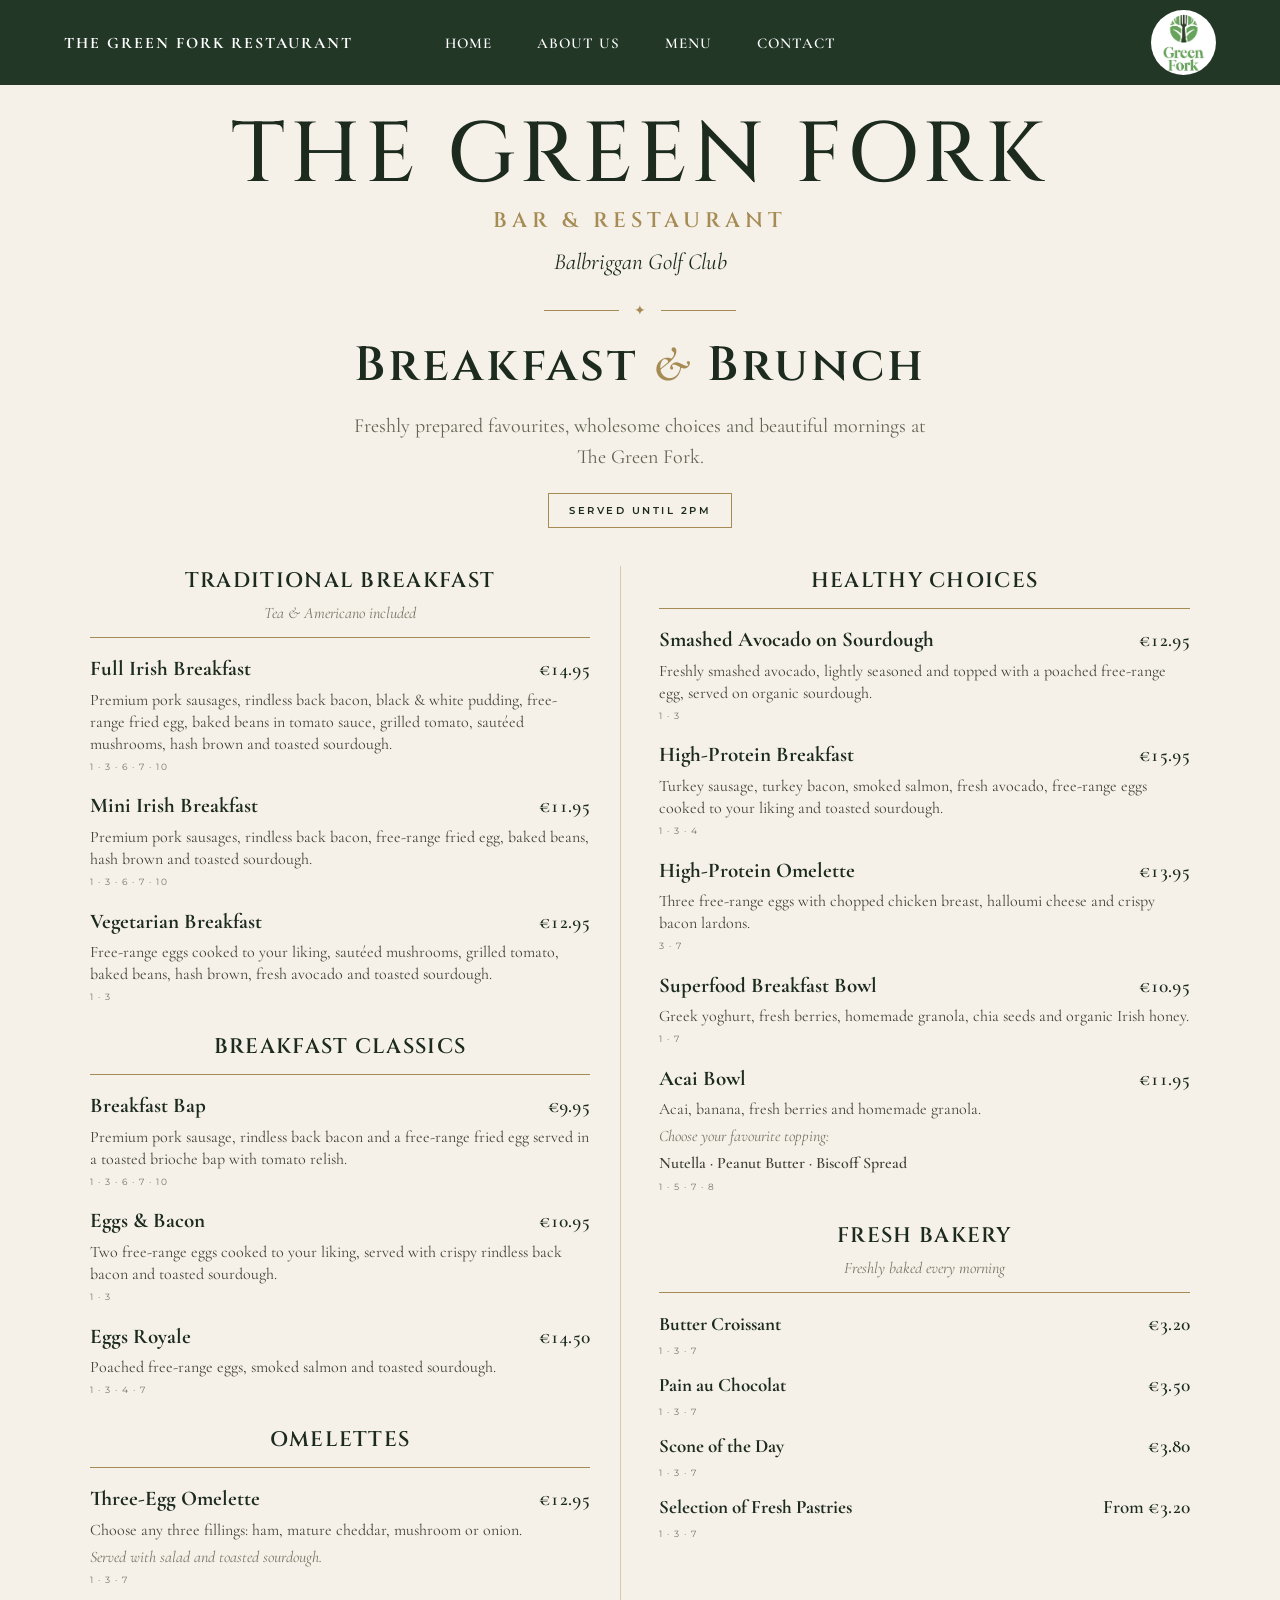
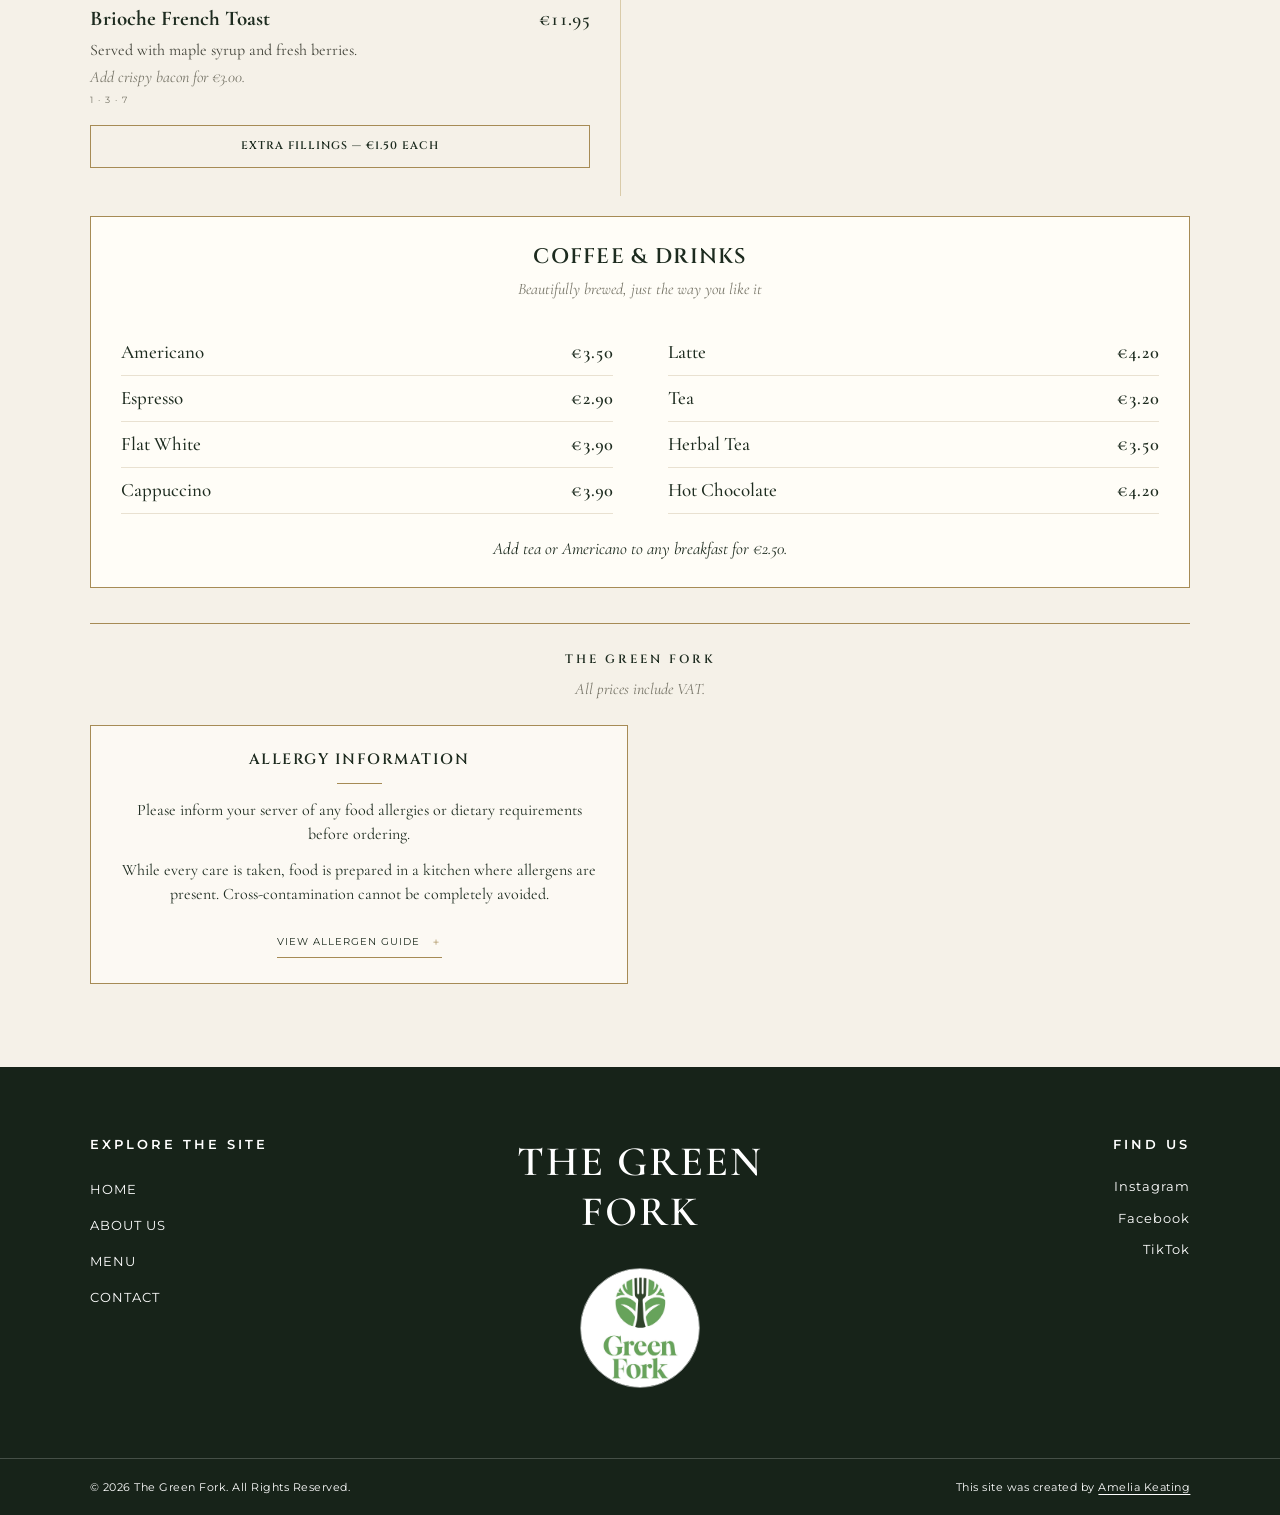
==== commit 2703944a: "Update breakfast.html" ====
--- a/breakfast.html
+++ b/breakfast.html
@@ -11,8 +11,9 @@
       rel="stylesheet">
 
 <!-- Your custom CSS AFTER Bootstrap -->
-<link rel="stylesheet" href="styles.css">
-<link rel="stylesheet" href="menu_styles_breakfast.css">
+     <link rel="stylesheet" href="format_styles.css">
+    <link rel="stylesheet" href="menu_styles_breakfast.css">
+</head>
 
 </head>
 
@@ -36,7 +37,7 @@
 
         <!-- Logo / Business Name -->
         <a href="index.html" class="logo">
-            GREEN FORK BAR & RESTAURANT
+            THE GREEN FORK RESTAURANT
         </a>
 
         <!-- Navigation Links -->
@@ -44,7 +45,7 @@
             <li><a href="index.html">HOME</a></li>
             <li><a href="about.html">ABOUT US</a></li>
             <li><a href="menu.html">MENU</a></li>
-            <li><a href="contact.html">CONTACT</a></li>
+            <li><a href="contactus.html">CONTACT</a></li>
         </ul>
 
         <a href="index.html" class="nav-logo"> <img src="images/logo.jpg" alt="The Green Fork Logo"> </a>
@@ -438,7 +439,7 @@
                 <li><a href="index.html">HOME</a></li>
                 <li><a href="about.html">ABOUT US</a></li>
                 <li><a href="menu.html">MENU</a></li>
-                <li><a href="contact.html">CONTACT</a></li>
+                <li><a href="contactus.html">CONTACT</a></li>
             </ul>
         </div>
 
--- a/format_styles.css
+++ b/format_styles.css
@@ -0,0 +1,575 @@
+@import url('https://fonts.googleapis.com/css2?family=Cinzel:wght@400..900&family=Cormorant+Garamond:ital,wght@0,300..700;1,300..700&family=Montserrat:ital,wght@0,100..900;1,100..900&display=swap');
+/*   GENERAL
+========================= */
+
+* {
+    margin: 0;
+    padding: 0;
+    box-sizing: border-box;
+}
+
+html {
+    scroll-behavior: smooth;
+}
+
+body {
+    font-family: Arial, Helvetica, sans-serif;
+    color: #1d2b1f;
+    background: #f5f1e8;
+}
+
+a {
+    text-decoration: none;
+    color: inherit;
+}
+
+
+
+/* =========================
+   NAVBAR
+========================= */
+
+.navbar {
+    font-family: "Cormorant Garamond", serif;
+    width: 100%;
+    height: 85px;
+    padding: 0 5vw;
+    margin-bottom: 20px;
+
+    display: flex;
+    align-items: center;
+
+    position: fixed;
+    top: 0;
+    left: 0;
+    z-index: 9999;
+
+    background: #233727;
+
+    transition: background-color 0.3s ease,
+                box-shadow 0.3s ease;
+}
+/* Business name */
+
+.logo {
+    color: #fff;
+    font-size: 16px;
+    font-weight: 700;
+    letter-spacing: 2px;
+    white-space: nowrap;
+    transition: color 0.3s ease;
+}
+
+/* Desktop navigation */
+
+.nav-links {
+    list-style: none;
+    display: flex;
+    align-items: center;
+    gap: 45px;
+
+    position: absolute;
+    left: 50%;
+    transform: translateX(-50%);
+
+    margin: 0;
+    padding: 0;
+}
+
+.nav-links a {
+    position: relative;
+    color: #fff;
+    font-size: 15px;
+    font-weight: 600;
+    letter-spacing: 1px;
+    transition: color 0.3s ease;
+}
+
+.nav-links a::after {
+    content: "";
+    position: absolute;
+    left: 0;
+    bottom: -7px;
+    width: 0;
+    height: 2px;
+    background: currentColor;
+    transition: width 0.3s ease;
+}
+
+.nav-links a:hover::after {
+    width: 100%;
+}
+
+/* Logo image, if used */
+
+.nav-logo {
+    margin-left: auto;
+    display: flex;
+    align-items: center;
+}
+
+.nav-logo img {
+    width: 65px;
+    height: 65px;
+    object-fit: cover;
+    border-radius: 50%;
+    display: block;
+}
+
+/* Hamburger button */
+
+.menu-btn {
+    display: none;
+    padding: 8px;
+    border: 0;
+    background: transparent;
+    color: #fff;
+    font-family: Arial, sans-serif;
+    font-size: 28px;
+    line-height: 1;
+    cursor: pointer;
+    z-index: 10001;
+}
+
+/* Navbar after scrolling */
+
+.navbar.scrolled {
+    background: #f5f1e8;
+    box-shadow: 0 3px 10px rgba(0, 0, 0, 0.12);
+}
+
+.navbar.scrolled .logo,
+.navbar.scrolled .nav-links a {
+    color: #1d2b1f;
+}
+
+/* =========================
+   MOBILE NAVBAR
+========================= */
+
+@media (max-width: 900px) {
+    .navbar {
+        height: 70px;
+        justify-content: center;
+        padding: 0 20px;
+    }
+
+    .menu-btn {
+        display: block;
+        position: fixed;
+        top: 20px;
+        left: 20px;
+        z-index: 10002;
+
+        background: transparent;
+        border: none;
+        color: #fff;
+
+        font-size: 30px;
+        line-height: 1;
+        padding: 5px;
+        cursor: pointer;
+    }
+
+    .navbar.scrolled .menu-btn {
+        color: #1d2b1f;
+    }
+
+    /* Keep the button visible and white while the sidebar is open */
+    .menu-btn.active {
+        color: #fff;
+    }
+
+    /* Keep hamburger visible when scrolling */
+    .navbar.scrolled .menu-btn {
+        color: #1d2b1f;
+    }
+
+    .navbar.scrolled .menu-btn.active {
+        color: #fff;
+    }
+
+    /* Centre the business name */
+    .logo {
+        position: absolute;
+        left: 50%;
+        transform: translateX(-50%);
+        font-size: clamp(10px, 3vw, 16px);
+        letter-spacing: 1.5px;
+    }
+
+    /* Slide-out navigation */
+    .nav-links {
+        position: fixed;
+        top: 0;
+        left: 0;
+
+        width: min(270px, 80vw);
+        height: 100vh;
+        padding: 100px 30px 40px;
+        margin: 0;
+
+        display: flex;
+        flex-direction: column;
+        align-items: flex-start;
+        justify-content: flex-start;
+        gap: 30px;
+
+        background: #1d2b1f;
+
+        /* Hidden off the left of the screen */
+        transform: translateX(-100%);
+        transition: transform 0.3s ease;
+
+        z-index: 10000;
+    }
+
+    /* Open the menu */
+    .nav-links.active {
+        transform: translateX(0);
+    }
+
+    /* Keep sidebar links white, even after scrolling */
+    .nav-links a,
+    .navbar.scrolled .nav-links a {
+        color: #fff;
+        font-size: 17px;
+    }
+
+    .nav-links a::after {
+        background: #fff;
+    }
+}
+
+
+/* =========================
+   FOOTER
+========================= */
+/* =========================================================
+   FOOTER SOCIAL LINKS
+========================================================= */
+
+.social-links {
+    display: flex;
+
+    justify-content: center;
+    align-items: center;
+
+    gap: 15px;
+}
+
+.social-links a {
+    width: 48px;
+    height: 48px;
+
+    border: 1px solid #162b19;
+    border-radius: 50%;
+
+    display: flex;
+
+    align-items: center;
+    justify-content: center;
+
+    transition: 0.3s ease;
+}
+
+.social-links img {
+    width: 21px;
+    height: 21px;
+
+    object-fit: contain;
+
+    filter: brightness(0) saturate(100%)
+            invert(14%) sepia(12%) saturate(900%)
+            hue-rotate(85deg) brightness(90%);
+
+    transition: 0.3s ease;
+}
+
+.social-links a:hover {
+    background-color: #263628;
+    border-color: #1d2b1f;
+
+    transform: translateY(-4px);
+}
+
+.social-links a:hover img {
+    filter: brightness(0) invert(1);
+}
+
+/* =========================
+   FOOTER
+========================= */
+
+.site-footer {
+    width: 100%;
+    background-color: #172319;
+    color: #ffffff;
+    font-family: "Montserrat", sans-serif;
+}
+
+
+/* MAIN FOOTER */
+
+.footer-main {
+    width: 100%;
+    max-width: 1400px;
+    margin: 0 auto;
+
+    padding: 70px 7vw;
+
+    display: grid;
+    grid-template-columns: 1fr 1fr 1fr;
+    align-items: start;
+}
+
+
+/* FOOTER COLUMNS */
+
+.footer-column {
+    display: flex;
+    flex-direction: column;
+}
+
+
+/* LEFT */
+
+.footer-explore {
+    text-align: left;
+}
+
+.footer-column h3 {
+    font-family: "Montserrat", sans-serif;
+    font-size: 13px;
+    font-weight: 600;
+    letter-spacing: 3px;
+    margin: 0 0 25px;
+}
+
+.footer-explore ul {
+    list-style: none;
+    padding: 0;
+    margin: 0;
+}
+
+.footer-explore li {
+    margin-bottom: 12px;
+}
+
+.footer-explore a {
+    font-size: 13px;
+    letter-spacing: 1px;
+    color: #ffffff;
+    transition: 0.3s ease;
+}
+
+.footer-explore a:hover {
+    color: #aebda8;
+}
+
+
+/* CENTRE */
+
+.footer-brand {
+    align-items: center;
+    text-align: center;
+}
+
+.footer-brand h2 {
+    font-family: "Cormorant Garamond", serif;
+    font-size: 42px;
+    font-weight: 600;
+    letter-spacing: 2px;
+    margin: 0 0 30px;
+}
+
+
+/* LOGO SPACE */
+
+.footer-logo {
+    width: 120px;
+    height: 120px;
+
+    display: flex;
+    align-items: center;
+    justify-content: center;
+
+    border: 1px solid rgba(255, 255, 255, 0.5);
+    border-radius: 50%;
+
+    overflow: hidden;
+}
+
+.footer-logo img {
+    width: 100%;
+    height: 100%;
+    object-fit: cover;
+    display: block;
+}
+
+
+/* RIGHT */
+
+.footer-find {
+    align-items: flex-end;
+    text-align: right;
+}
+
+.footer-social-links {
+    display: flex;
+    flex-direction: column;
+    align-items: flex-end;
+    gap: 12px;
+}
+
+.footer-social-links a {
+    color: #ffffff;
+    font-size: 13px;
+    letter-spacing: 1px;
+    transition: 0.3s ease;
+}
+
+.footer-social-links a:hover {
+    color: #aebda8;
+}
+
+
+/* BOTTOM */
+
+.footer-bottom {
+    width: 100%;
+
+    border-top: 1px solid rgba(255, 255, 255, 0.2);
+
+    padding: 20px 7vw;
+
+    display: flex;
+    justify-content: space-between;
+    align-items: center;
+    gap: 20px;
+}
+
+.footer-bottom p {
+    margin: 0;
+
+    font-size: 11px;
+    letter-spacing: 0.5px;
+}
+
+.footer-bottom a {
+    color: #ffffff;
+    text-decoration: underline;
+    text-underline-offset: 3px;
+    transition: 0.3s ease;
+}
+
+.footer-bottom a:hover {
+    color: #aebda8;
+}
+
+
+/* =========================
+   MOBILE FOOTER
+========================= */
+
+
+
+/* =========================
+   TABLET + PHONE
+========================= */
+
+@media (max-width: 900px) {
+
+    /* =========================
+       FIND US
+    ========================= */
+
+    .find-section {
+        min-height: 450px;
+        padding: 60px 20px;
+    }
+
+    .find-section h2 {
+        font-size: 75px;
+        margin-bottom: 35px;
+    }
+
+
+    .footer-main {
+        grid-template-columns: 1fr;
+        gap: 55px;
+        padding: 60px 7vw;
+        text-align: center;
+    }
+
+
+    /* LEFT */
+
+    .footer-explore {
+        align-items: center;
+        text-align: center;
+    }
+
+
+    /* CENTRE */
+
+    .footer-brand {
+        order: -1;
+    }
+
+    .footer-brand h2 {
+        font-size: 36px;
+    }
+
+
+    /* RIGHT */
+
+    .footer-find {
+        align-items: center;
+        text-align: center;
+    }
+
+    .footer-social-links {
+        align-items: center;
+    }
+
+
+    /* BOTTOM */
+
+    .footer-bottom {
+        flex-direction: column;
+        text-align: center;
+        padding: 20px;
+        gap: 8px;
+    }
+
+}
+
+@media (max-width: 600px) {
+
+
+    /* Social */
+
+    .social-links {
+        gap: 12px;
+    }
+
+    .social-links a {
+        width: 45px;
+        height: 45px;
+    }
+
+
+    /* Links */
+
+    .links {
+        width: 100%;
+
+        text-align: center;
+    }
+
+    .links h2 {
+        font-size: 20px;
+    }
+
+}
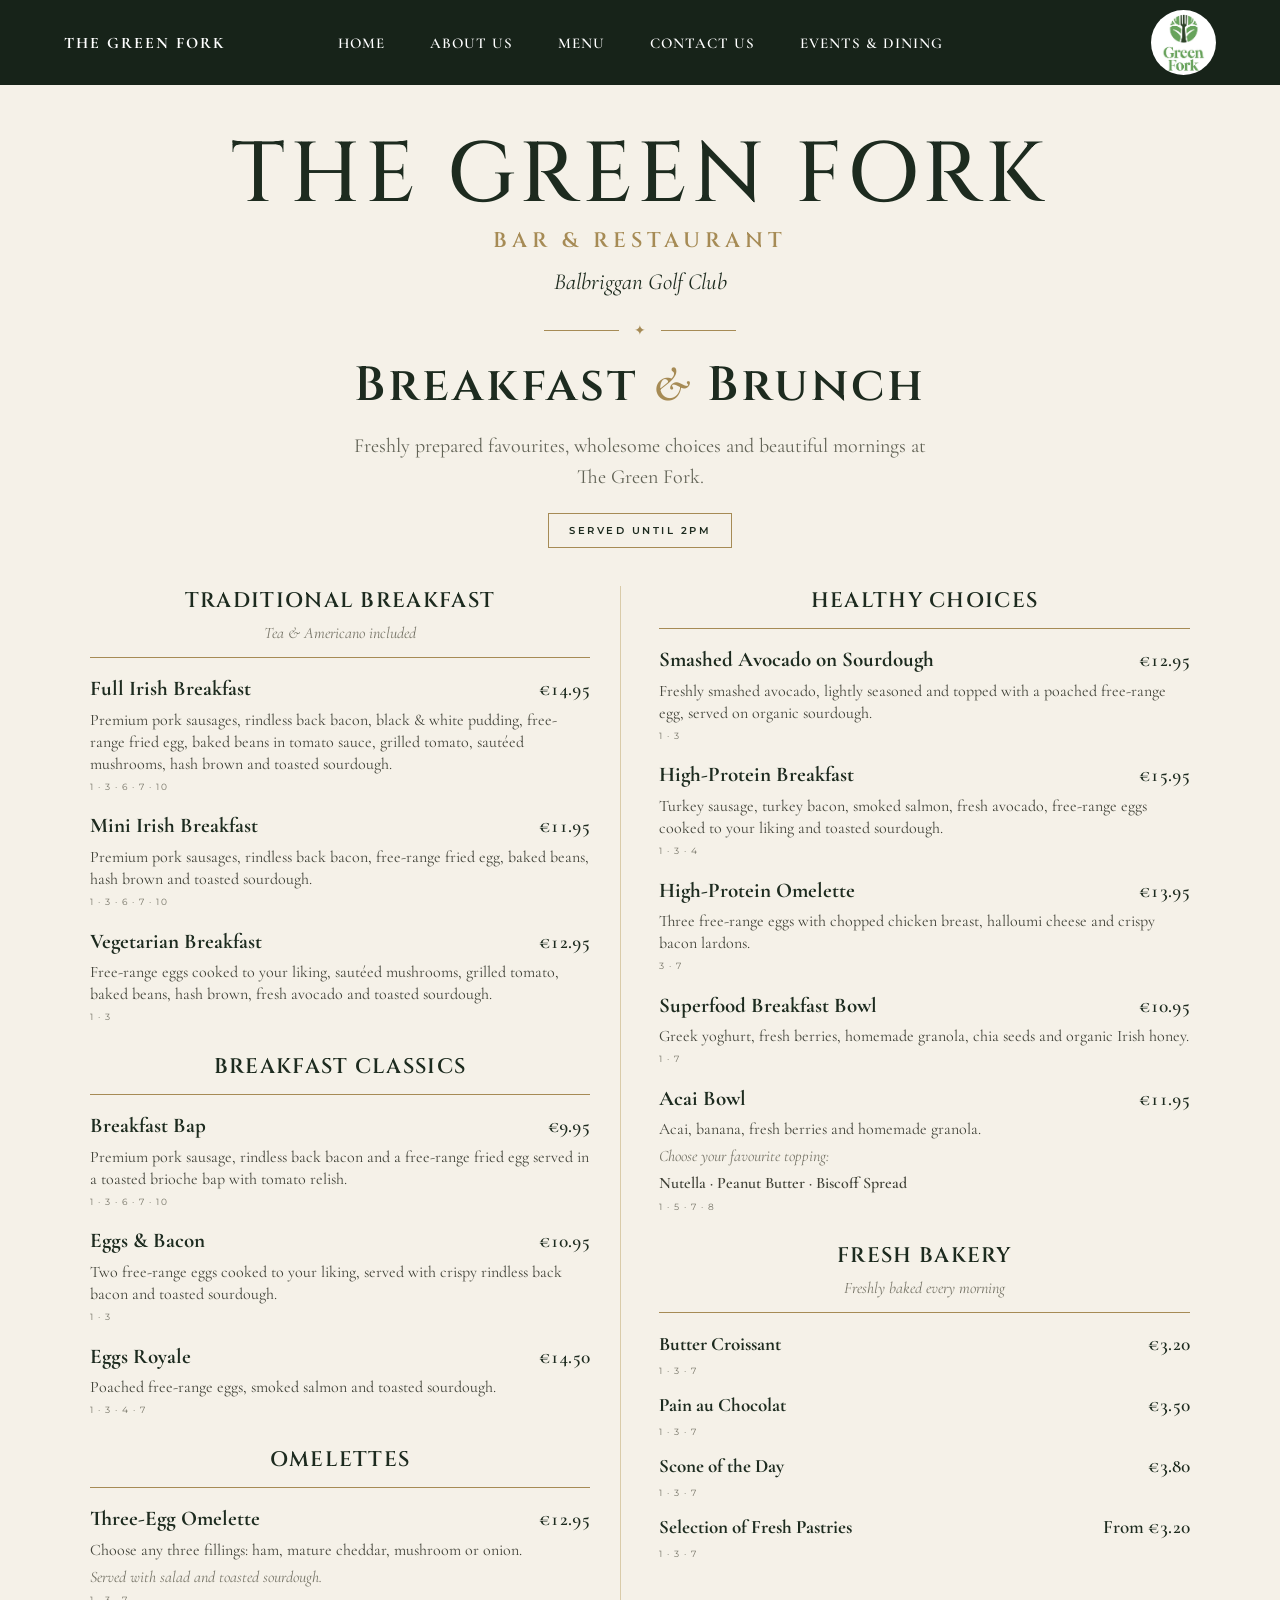
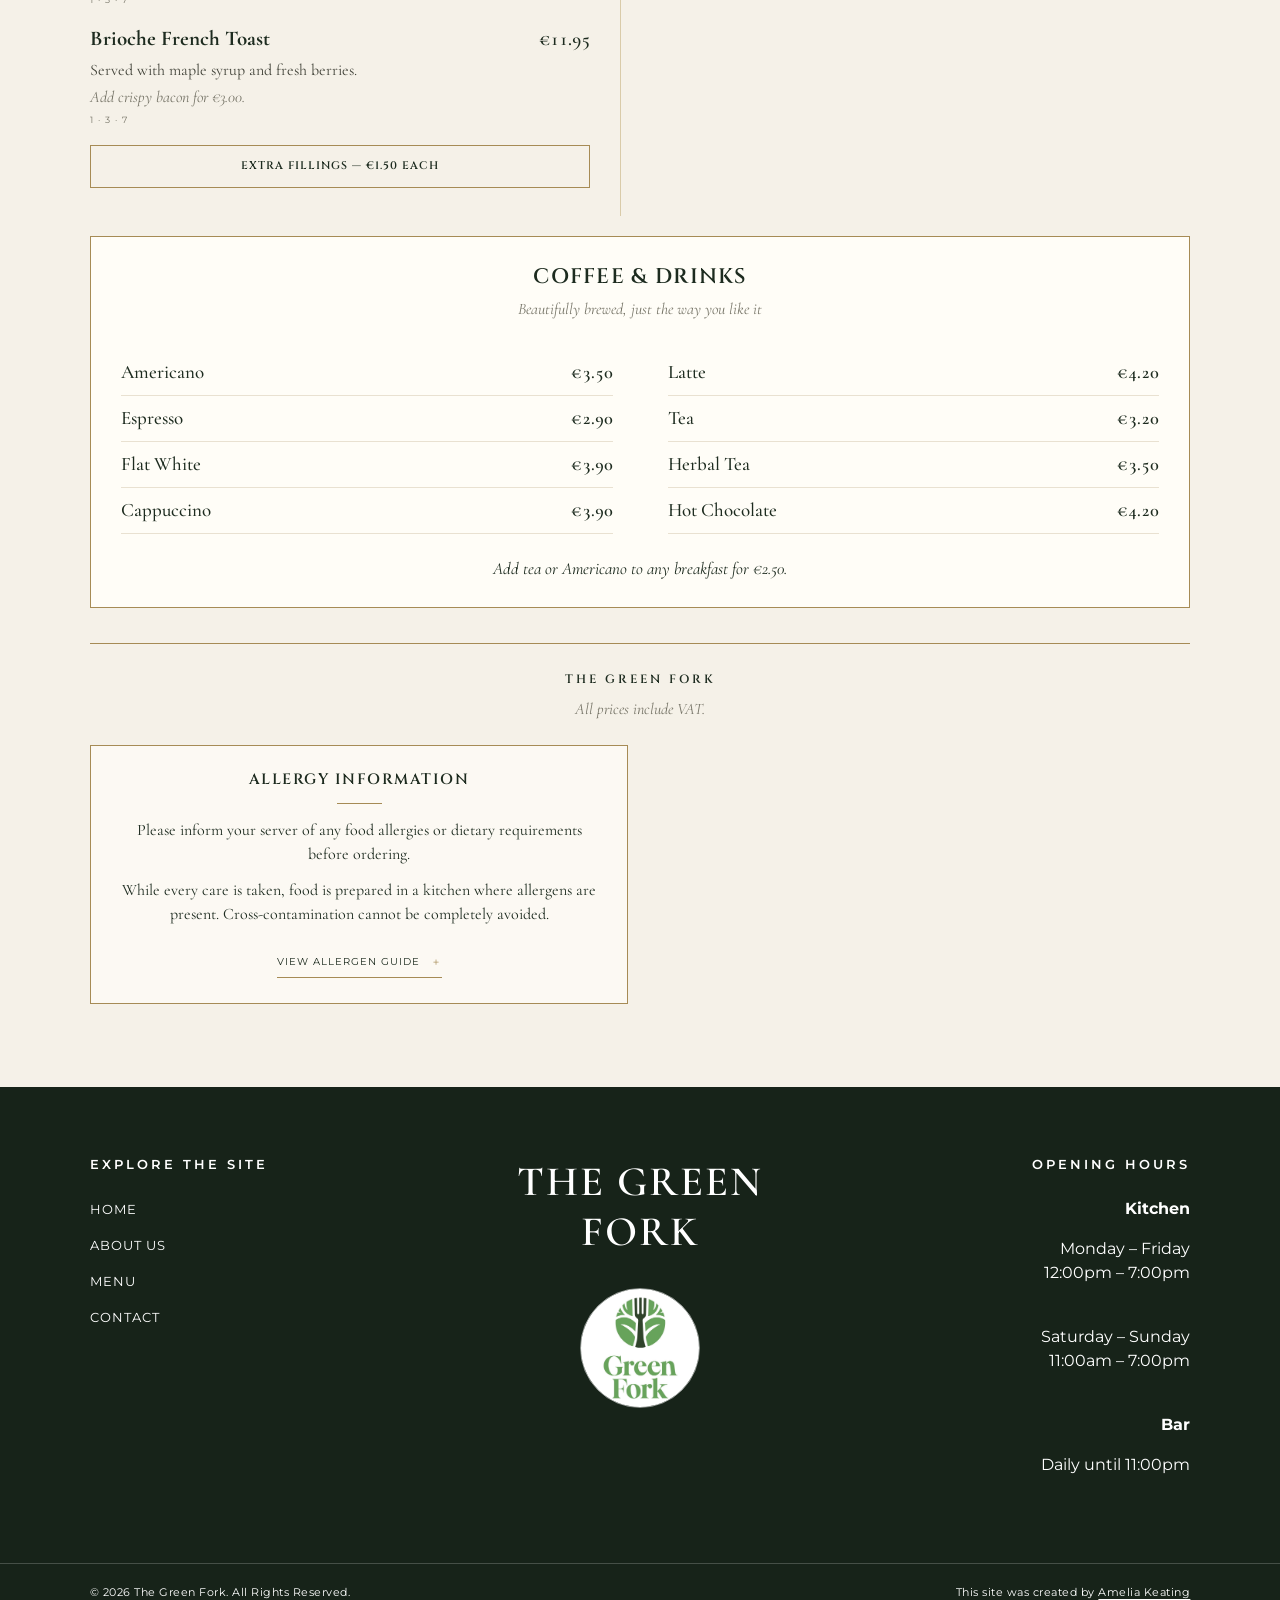
==== commit 508c1b17: "Update breakfast.html" ====
--- a/breakfast.html
+++ b/breakfast.html
@@ -36,8 +36,9 @@
     </button>
 
         <!-- Logo / Business Name -->
+        <!-- Logo / Business Name -->
         <a href="index.html" class="logo">
-            THE GREEN FORK RESTAURANT
+            THE GREEN FORK
         </a>
 
         <!-- Navigation Links -->
@@ -45,7 +46,8 @@
             <li><a href="index.html">HOME</a></li>
             <li><a href="about.html">ABOUT US</a></li>
             <li><a href="menu.html">MENU</a></li>
-            <li><a href="contactus.html">CONTACT</a></li>
+            <li><a href="contactus.html">CONTACT US</a></li>
+            <li><a href="index.html#events">EVENTS &amp; DINING</a></li>
         </ul>
 
         <a href="index.html" class="nav-logo"> <img src="images/logo.jpg" alt="The Green Fork Logo"> </a>
@@ -456,22 +458,17 @@
 
         <!-- RIGHT: FIND US -->
         <div class="footer-column footer-find">
-            <h3>FIND US</h3>
-
-            <div class="footer-social-links">
-
-                <a href="https://www.instagram.com/thegreenforkbg/" target="_blank">
-                    Instagram
-                </a>
-
-                <a href="https://www.facebook.com/" target="_blank">
-                    Facebook
-                </a>
-
-                <a href="https://www.tiktok.com/" target="_blank">
-                    TikTok
-                </a>
-
+            <h3>OPENING HOURS</h3>
+
+            <div class="footer-opening-hours">
+                <p><b>Kitchen</b></p>
+                <p>Monday – Friday <br> 12:00pm – 7:00pm</p><br>
+                <p>Saturday – Sunday <br> 11:00am – 7:00pm</p>
+
+                <br>
+
+                <p><strong>Bar</strong></p>
+                <p>Daily until 11:00pm</p>
             </div>
         </div>
 
--- a/format_styles.css
+++ b/format_styles.css
@@ -35,6 +35,7 @@
     height: 85px;
     padding: 0 5vw;
     margin-bottom: 20px;
+    white-space: nowrap;
 
     display: flex;
     align-items: center;
@@ -44,7 +45,8 @@
     left: 0;
     z-index: 9999;
 
-    background: #233727;
+
+    background: #f5f1e8;
 
     transition: background-color 0.3s ease,
                 box-shadow 0.3s ease;
@@ -52,7 +54,7 @@
 /* Business name */
 
 .logo {
-    color: #fff;
+    color: #1d2b1f;;
     font-size: 16px;
     font-weight: 700;
     letter-spacing: 2px;
@@ -78,7 +80,7 @@
 
 .nav-links a {
     position: relative;
-    color: #fff;
+    color: #1d2b1f;
     font-size: 15px;
     font-weight: 600;
     letter-spacing: 1px;
@@ -123,7 +125,7 @@
     padding: 8px;
     border: 0;
     background: transparent;
-    color: #fff;
+    color: #1d2b1f;
     font-family: Arial, sans-serif;
     font-size: 28px;
     line-height: 1;
@@ -163,7 +165,7 @@
 
         background: transparent;
         border: none;
-        color: #fff;
+        color: #1d2b1f;
 
         font-size: 30px;
         line-height: 1;
@@ -198,6 +200,11 @@
         letter-spacing: 1.5px;
     }
 
+    .nav-logo img {
+        width: 50px;
+        height: 50px;
+    }
+
     /* Slide-out navigation */
     .nav-links {
         position: fixed;
@@ -245,16 +252,51 @@
 /* =========================
    FOOTER
 ========================= */
-/* =========================================================
-   FOOTER SOCIAL LINKS
-========================================================= */
+/* =========================
+   FIND US
+========================= */
+
+.find-section {
+    width: 100%;
+    min-height: 600px;
+
+    background-color: #f5f1e8;
+
+    display: flex;
+    align-items: center;
+    justify-content: space-between;
+
+    gap: 80px;
+    padding: 80px 7vw;
+}
+
+
+/* LEFT SIDE */
+
+.find-content {
+    width: 40%;
+    display: flex;
+    flex-direction: column;
+    align-items: flex-start;
+}
+
+.find-content h2 {
+    font-family: "Cormorant Garamond", serif;
+    font-size: clamp(65px, 8vw, 110px);
+    line-height: 0.9;
+    letter-spacing: -4px;
+
+    margin: 0 0 45px;
+
+    color: #1d2b1f;
+}
+
+
+/* SOCIAL ICONS */
 
 .social-links {
     display: flex;
-
-    justify-content: center;
-    align-items: center;
-
+    align-items: center;
     gap: 15px;
 }
 
@@ -262,11 +304,10 @@
     width: 48px;
     height: 48px;
 
-    border: 1px solid #162b19;
+    border: 1px solid #1d2b1f;
     border-radius: 50%;
 
     display: flex;
-
     align-items: center;
     justify-content: center;
 
@@ -276,26 +317,102 @@
 .social-links img {
     width: 21px;
     height: 21px;
-
     object-fit: contain;
 
     filter: brightness(0) saturate(100%)
-            invert(14%) sepia(12%) saturate(900%)
-            hue-rotate(85deg) brightness(90%);
+            invert(14%) sepia(12%)
+            saturate(700%)
+            hue-rotate(85deg)
+            brightness(90%)
+            contrast(90%);
 
     transition: 0.3s ease;
 }
 
 .social-links a:hover {
-    background-color: #263628;
-    border-color: #1d2b1f;
-
+    background-color: #1d2b1f;
     transform: translateY(-4px);
 }
 
 .social-links a:hover img {
     filter: brightness(0) invert(1);
 }
+
+
+/* RIGHT SIDE - MAP */
+
+.find-map {
+    width: 55%;
+}
+
+.find-map iframe {
+    width: 100%;
+    height: 450px;
+
+    border: 0;
+    border-radius: 4px;
+
+    display: block;
+}
+
+
+
+/* FIX FIND US ON SMALLER SCREENS */
+@media (max-width: 900px) {
+    .find-section {
+        flex-direction: column;
+        align-items: stretch;
+        gap: 35px;
+        min-height: auto;
+        padding: 50px 20px;
+    }
+
+    .find-content {
+        width: 100%;
+        align-items: center;
+        text-align: center;
+    }
+
+    .find-content h2 {
+        font-size: clamp(48px, 10vw, 75px);
+        letter-spacing: -2px;
+        margin-bottom: 25px;
+    }
+
+    .find-map {
+        width: 100%;
+    }
+
+    .find-map iframe {
+        width: 100%;
+        height: 350px;
+    }
+}
+
+/* EXTRA SMALL PHONES */
+@media (max-width: 400px) {
+    .find-section {
+        padding: 40px 15px;
+    }
+
+    .find-content h2 {
+        font-size: 46px;
+    }
+
+    .social-links {
+        gap: 10px;
+    }
+
+    .social-links a {
+        width: 42px;
+        height: 42px;
+    }
+
+    .find-map iframe {
+        height: 280px;
+    }
+}
+
 
 /* =========================
    FOOTER
--- a/menu_styles_breakfast.css
+++ b/menu_styles_breakfast.css
@@ -1,3 +1,26 @@
+/* =========================
+   NAVBAR
+========================= */
+
+.navbar {
+    background: #172319;
+}
+/* Business name */
+
+.logo {
+    color: #fff;;
+}
+
+
+.nav-links a {
+    color: #fff;
+}
+
+/* Hamburger button */
+
+.menu-btn {
+    color: #fff;
+}
 
 /* ==========================================
    THE GREEN FORK - BREAKFAST & BRUNCH
@@ -34,6 +57,7 @@
     max-width: 1050px;
     margin: 0 auto 38px;
     text-align: center;
+    padding-top: 20px;
 }
 
 .menu-brand {
